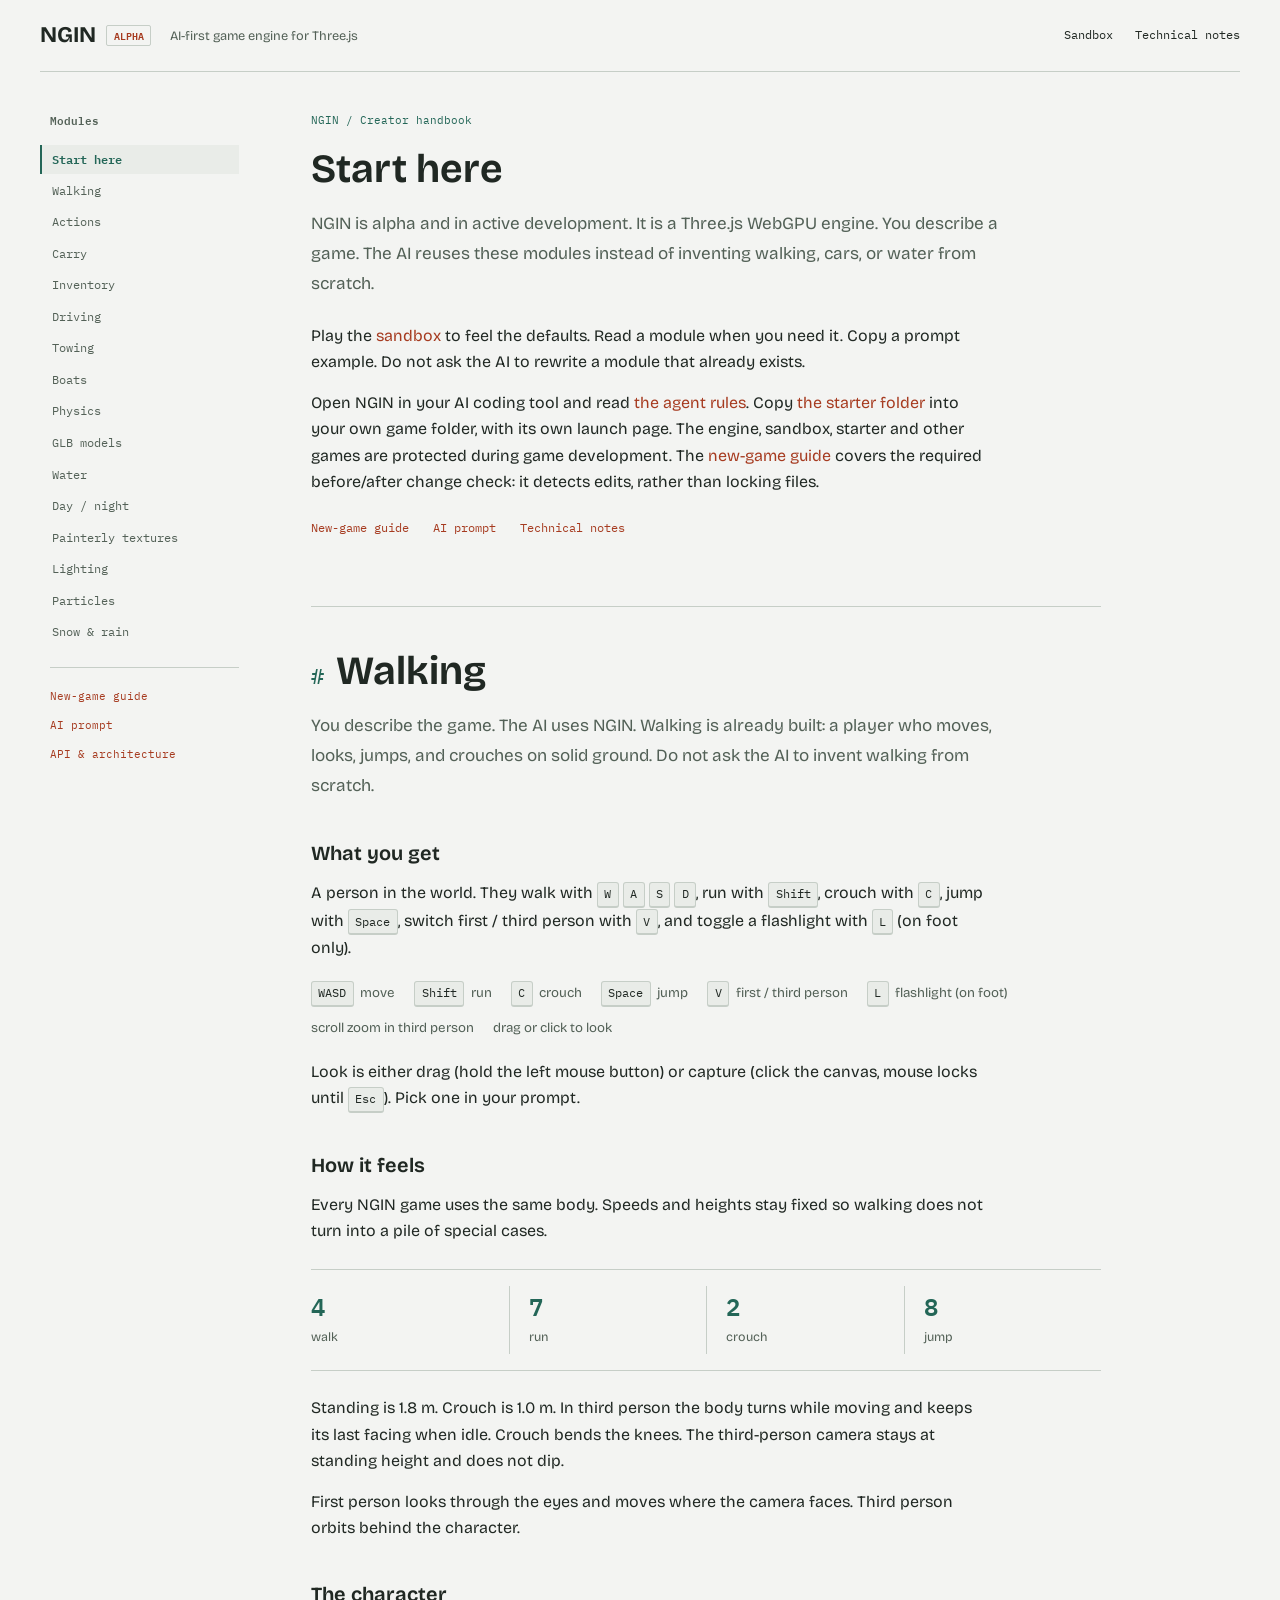
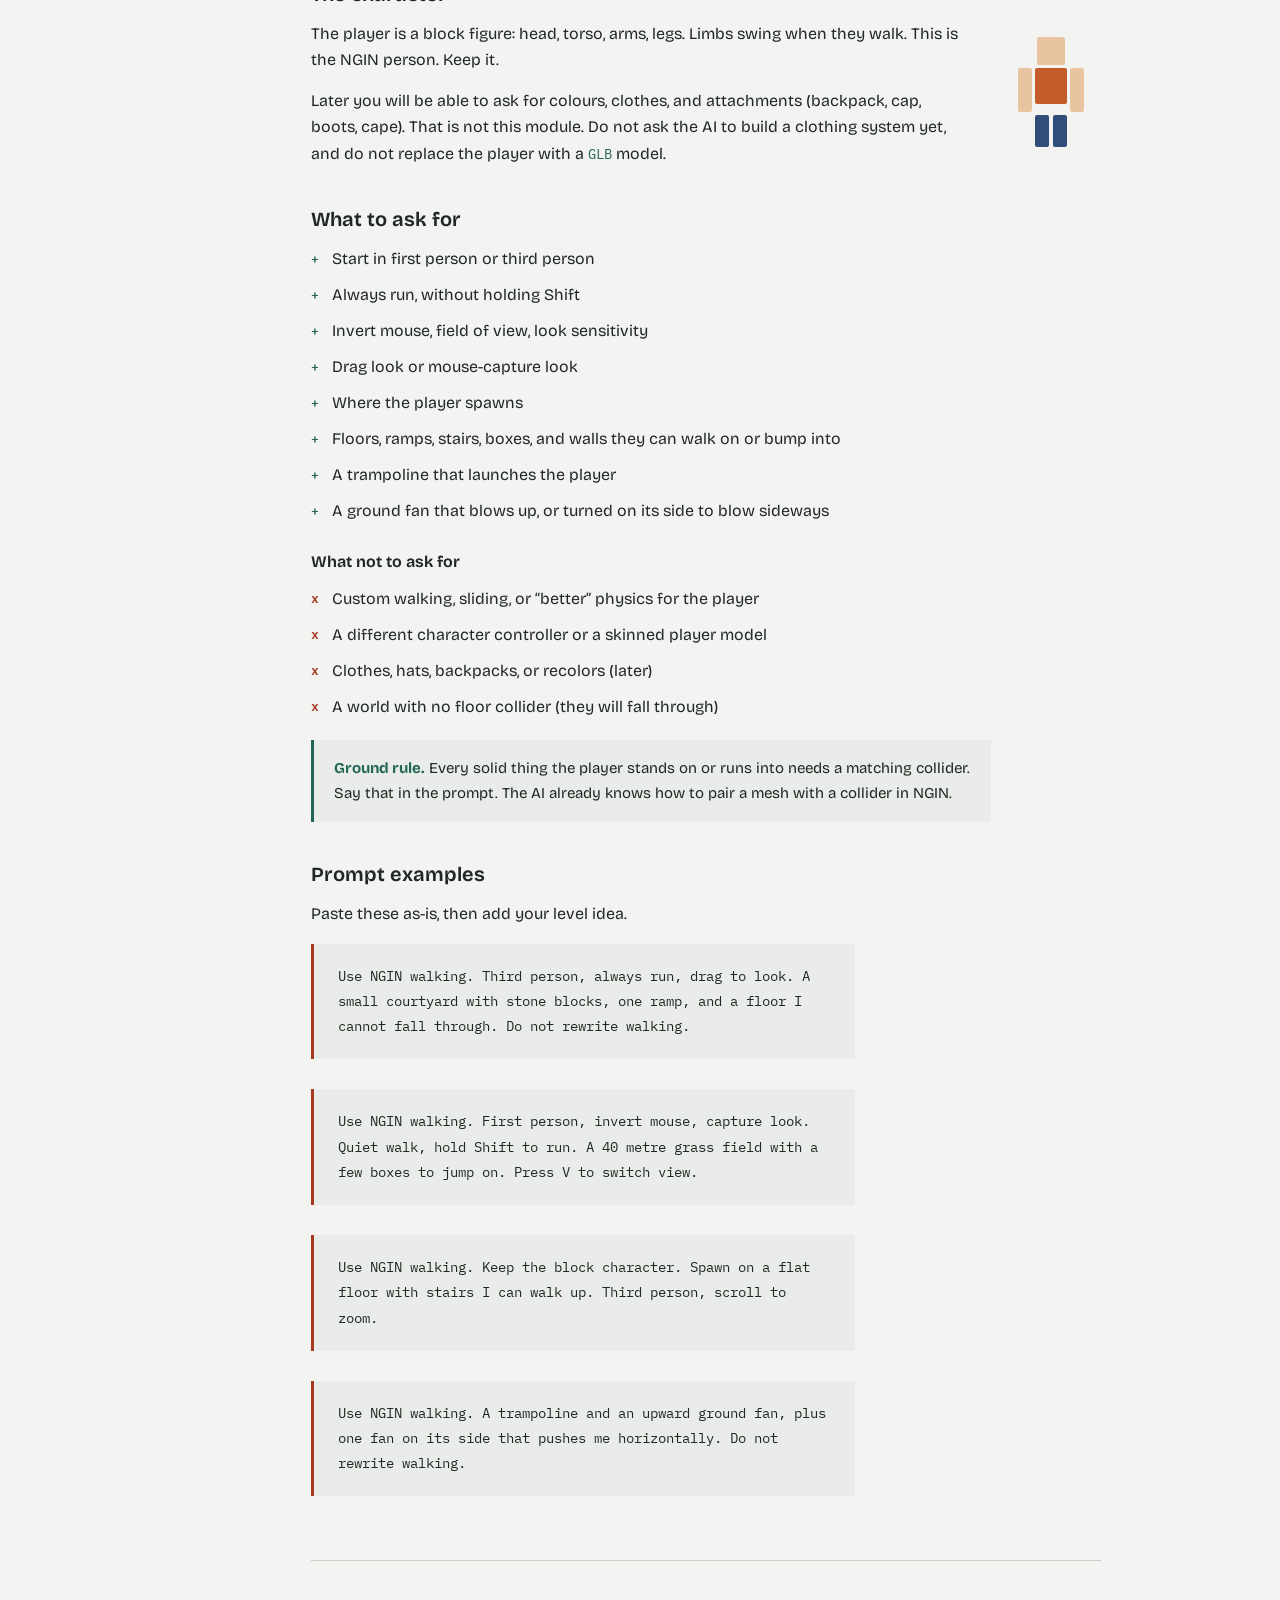
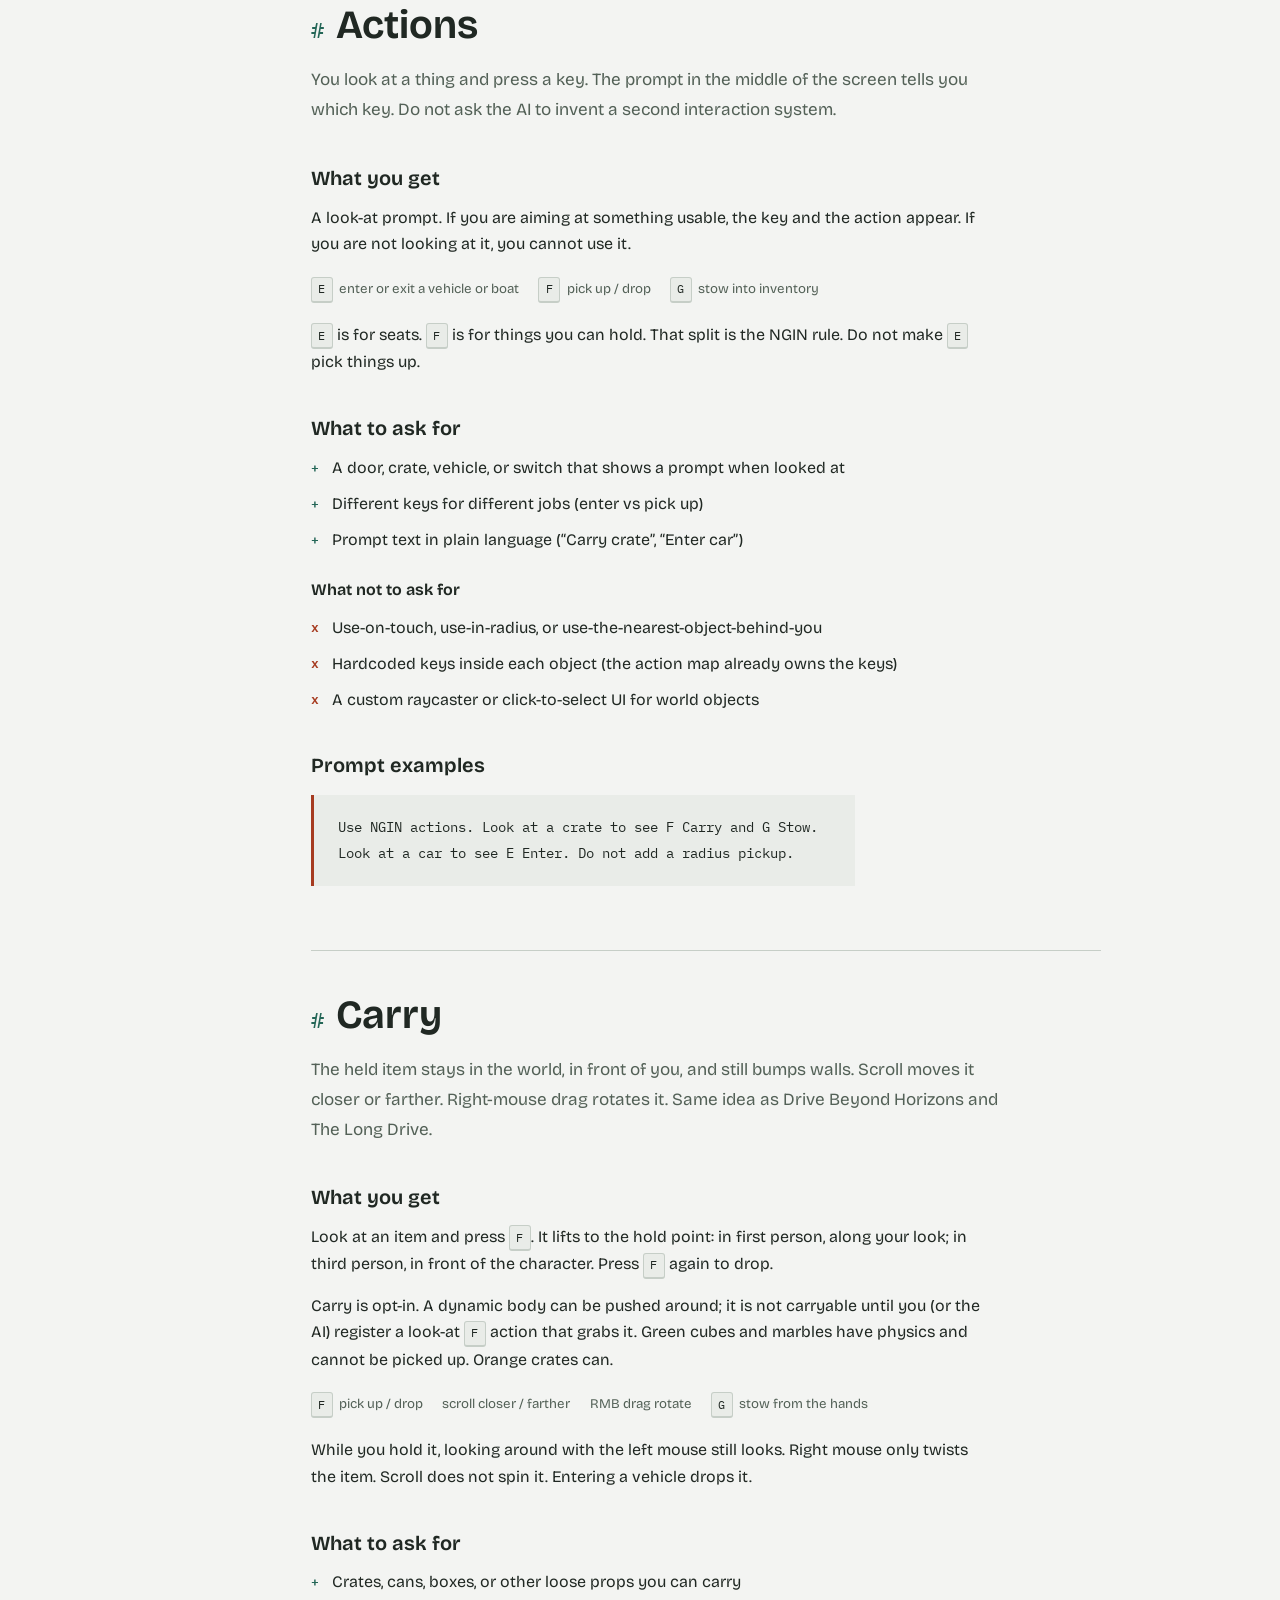
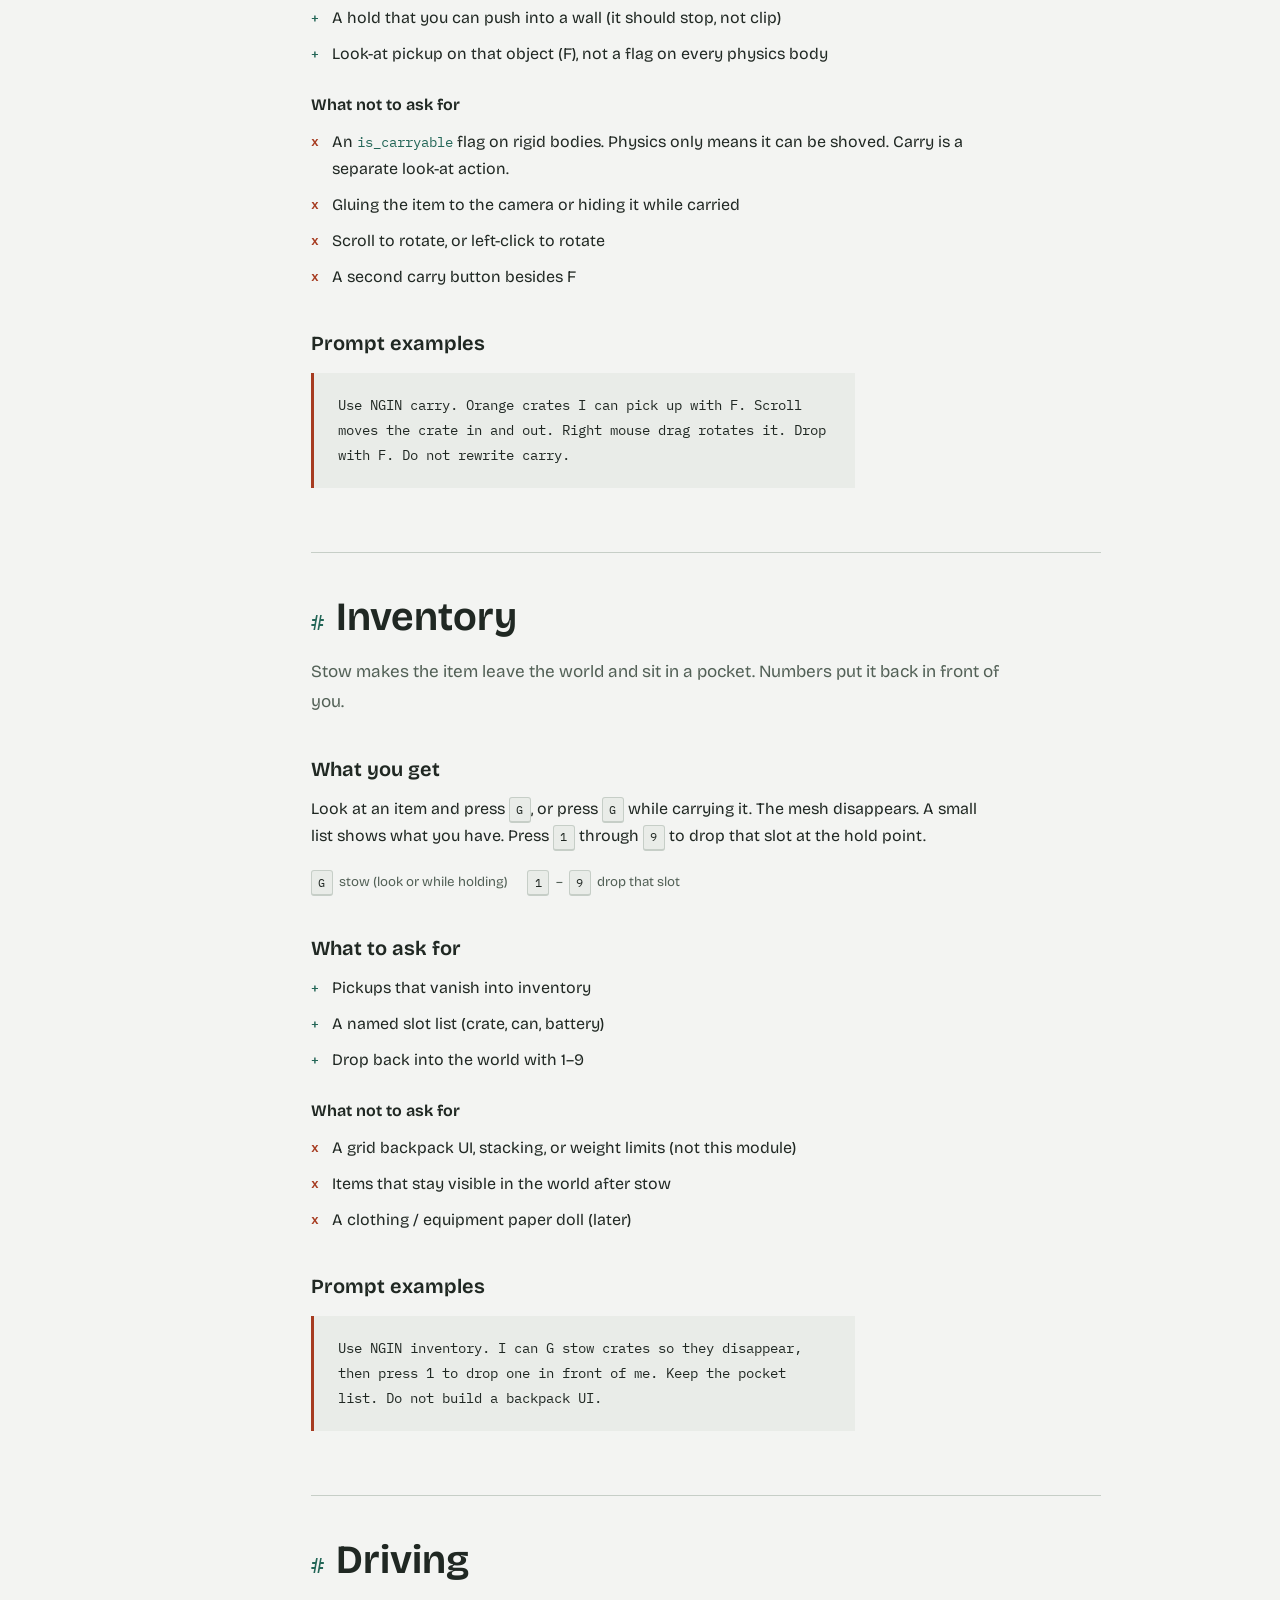
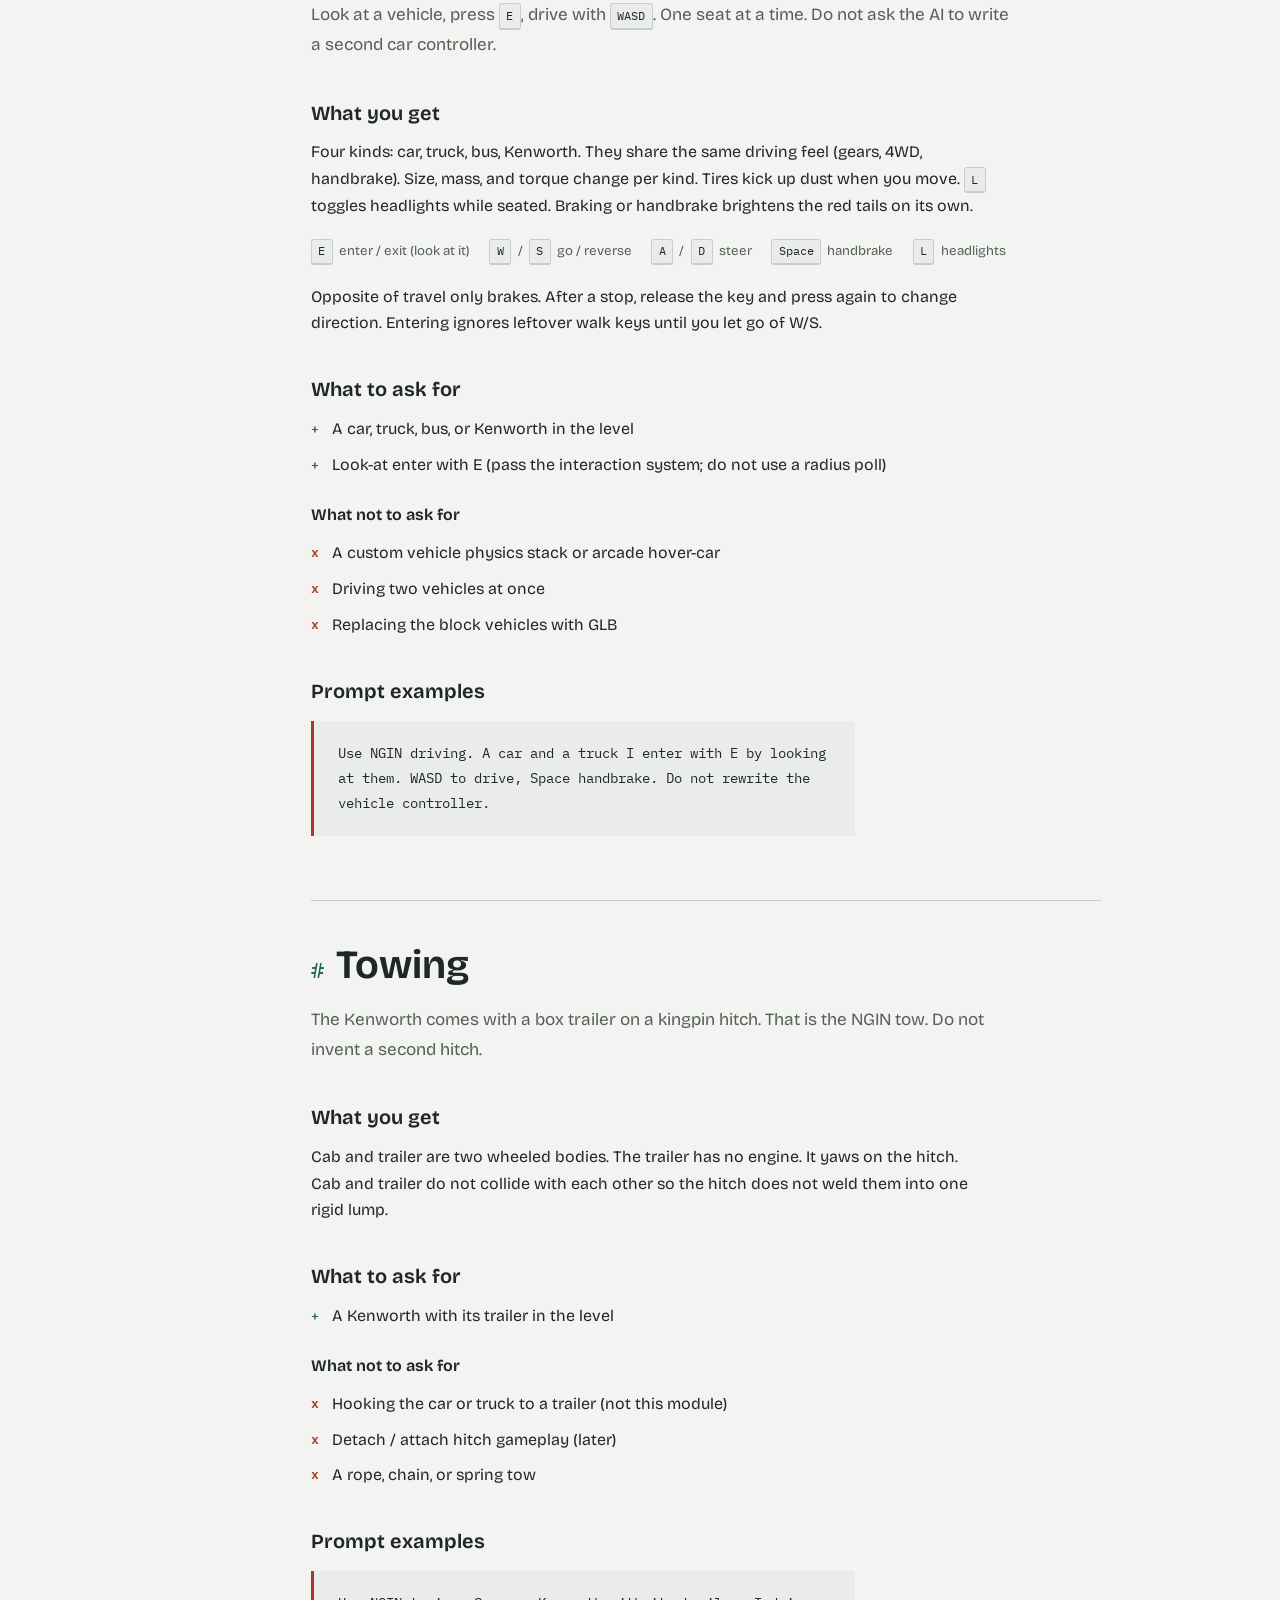
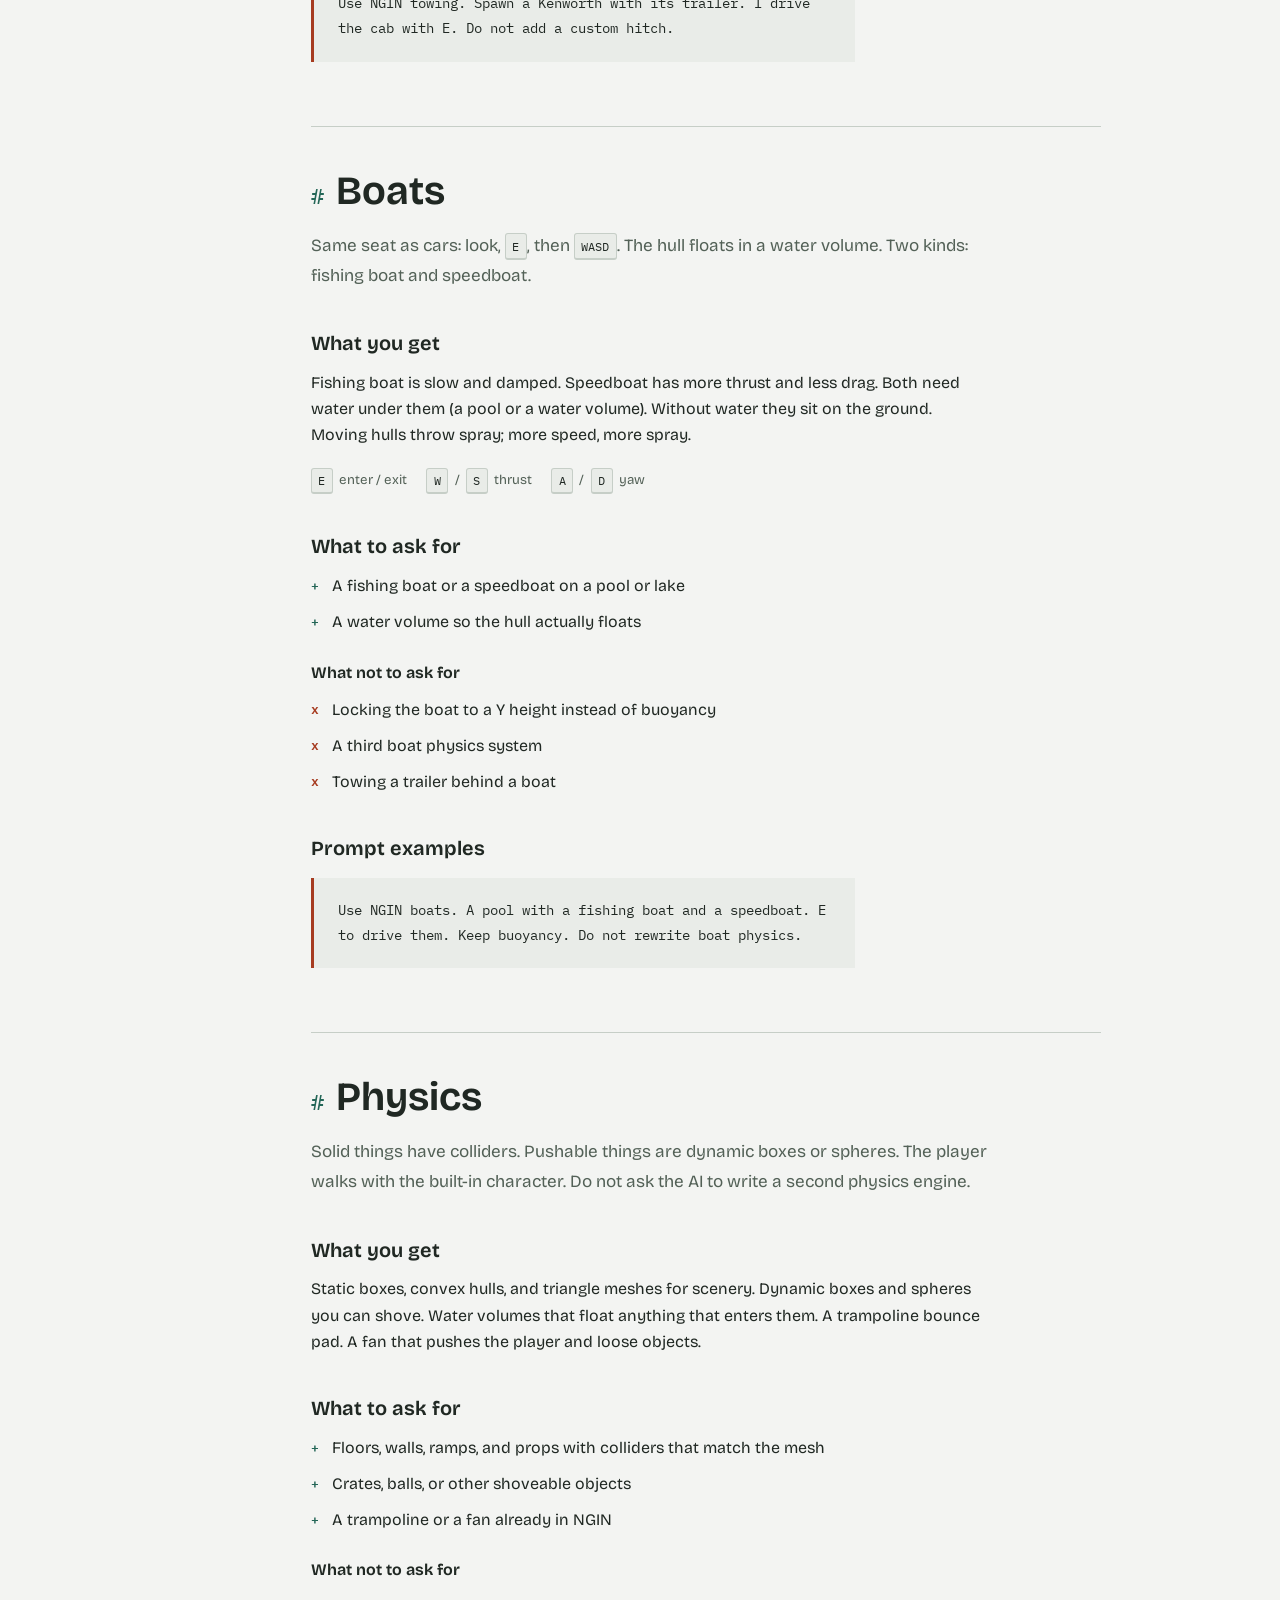
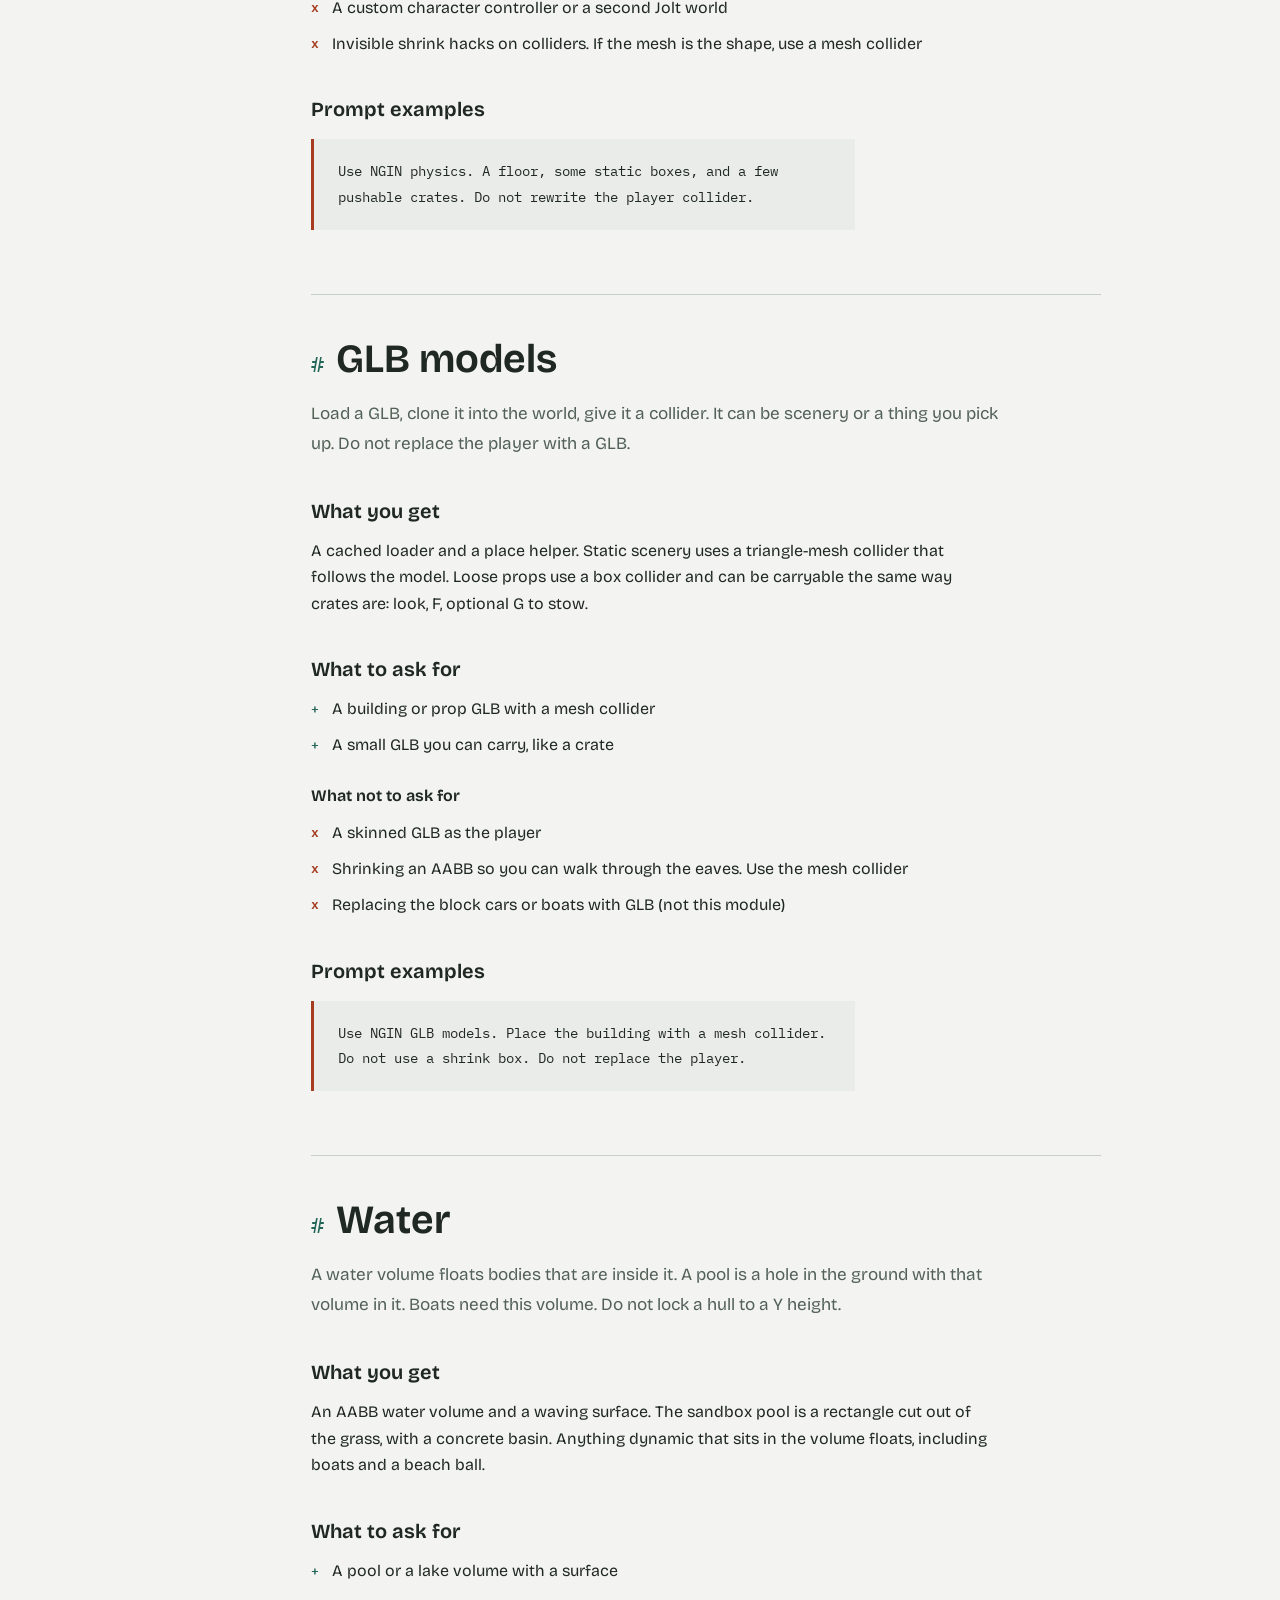
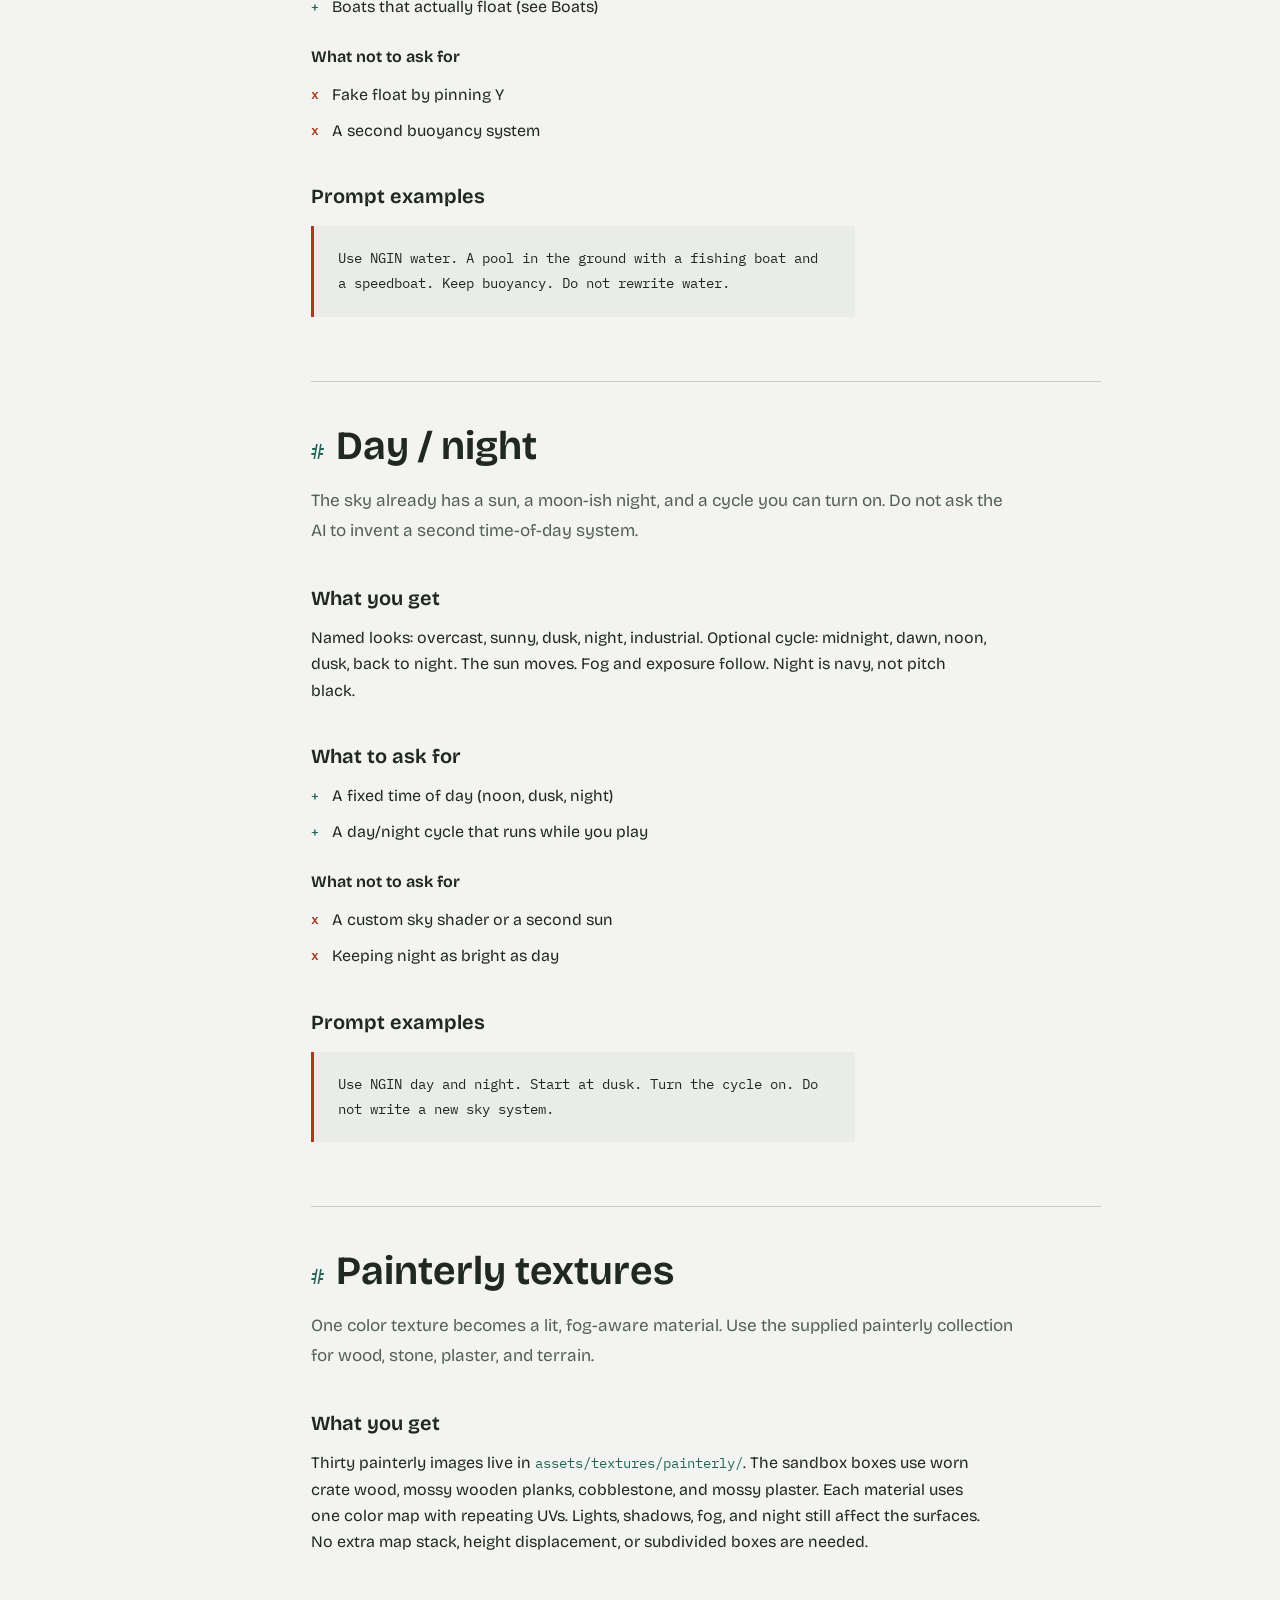
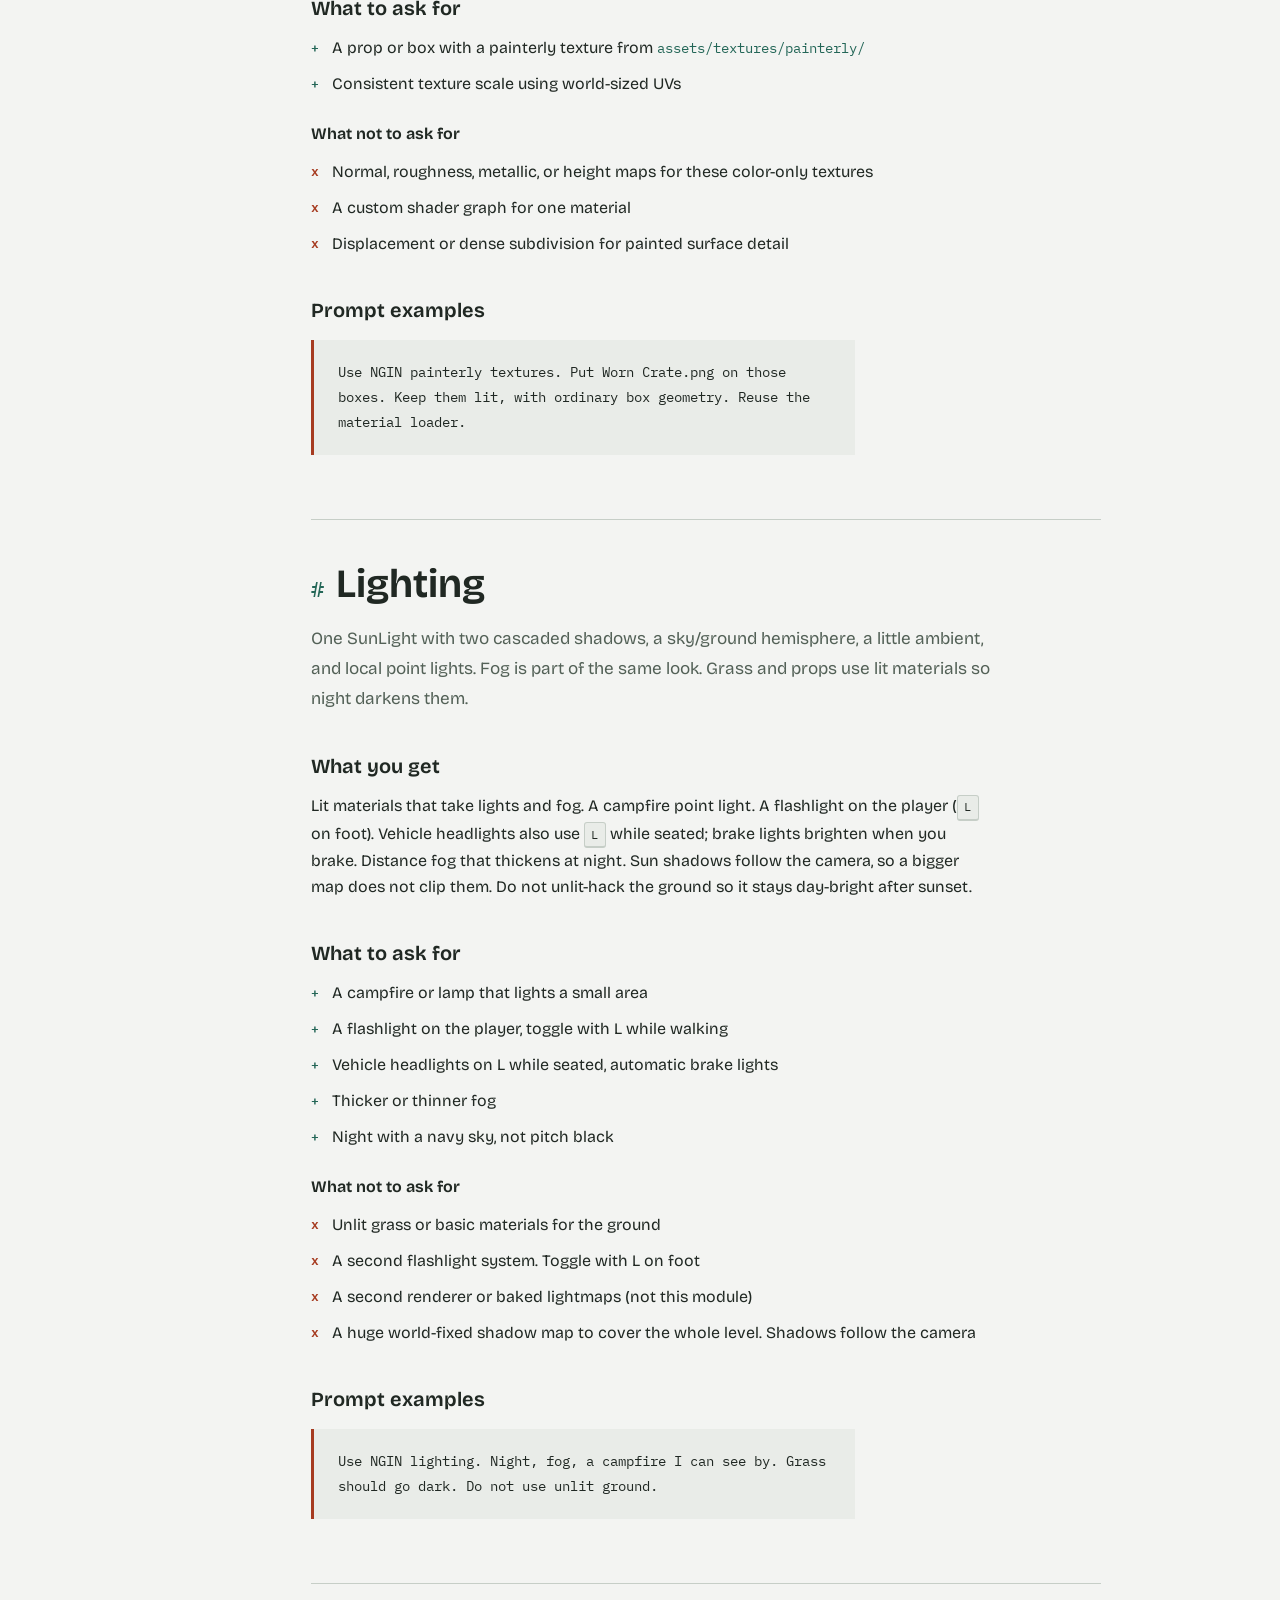
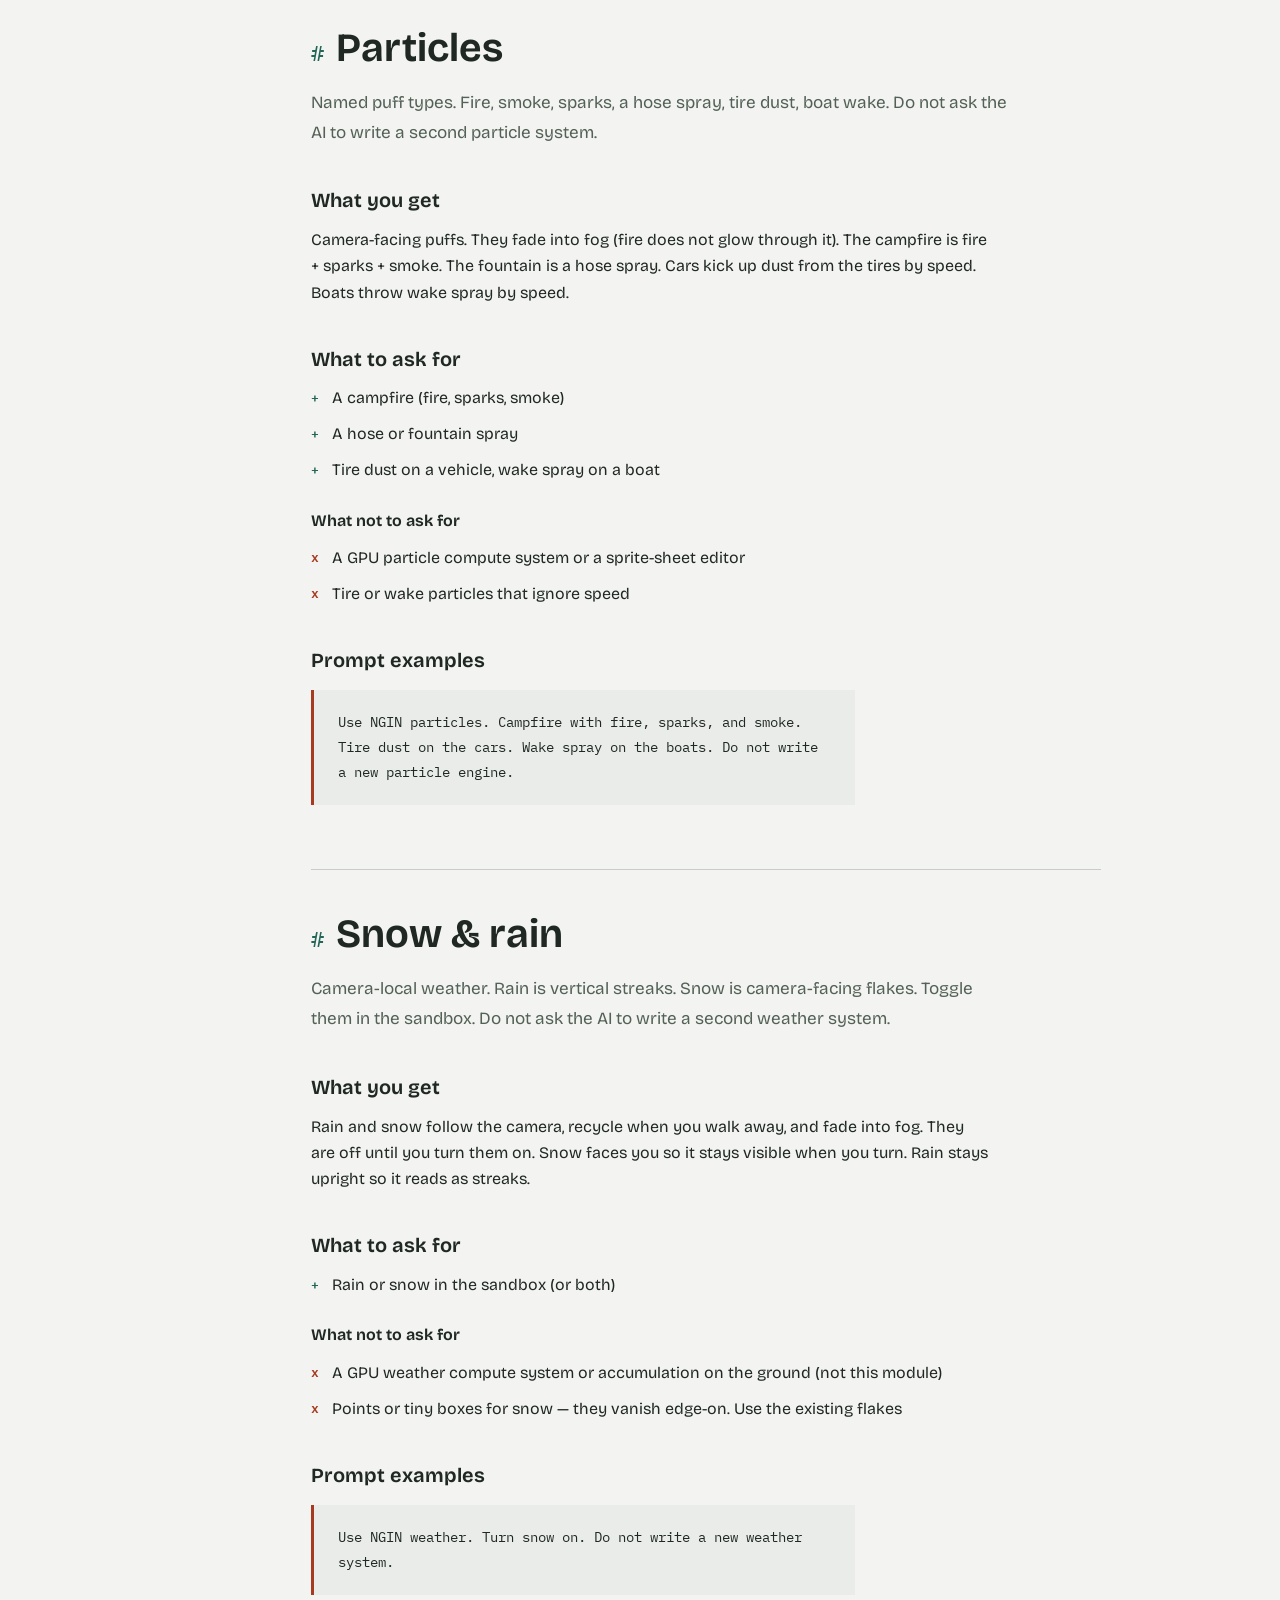
==== docs/index.html @ ce5ee255 "Initial commit" ====
<!DOCTYPE html>
<html lang="en">
<head>
  <meta charset="UTF-8" />
  <meta name="viewport" content="width=device-width, initial-scale=1.0" />
  <title>NGIN - Handbook</title>
  <meta name="description" content="NGIN creator handbook: prompt existing walking, vehicle, physics, water, and graphics modules. Technical references for AI-assisted game development." />
  <link rel="preconnect" href="https://fonts.googleapis.com" />
  <link rel="preconnect" href="https://fonts.gstatic.com" crossorigin />
  <link href="https://fonts.googleapis.com/css2?family=Bricolage+Grotesque:opsz,wght@12..96,500;12..96,650;12..96,700&family=IBM+Plex+Mono:wght@400;600&display=swap" rel="stylesheet" />
  <link rel="stylesheet" href="../public/styles/site.css" />
  <link rel="stylesheet" href="./styles.css" />
  <script type="module" src="./navigation.js"></script>
</head>
<body>
  <a class="skip-link" href="#content">Skip to handbook</a>
  <div class="wrap">
    <header class="top">
      <a class="brand" href="../index.html">
        <span class="logo">NGIN</span>
        <span class="badge">alpha</span>
        <span class="tag">AI-first game engine for Three.js</span>
      </a>
      <nav class="top-links" aria-label="Main navigation">
        <a href="../game.html">Sandbox</a>
        <a href="./README.md">Technical notes</a>
      </nav>
    </header>

    <div class="layout">
      <aside class="rail">
        <nav aria-label="Handbook modules">
        <h2>Modules</h2>
        <ul class="module-list">
          <li><a class="now" href="#start">Start here</a></li>
          <li><a class="now" href="#walking">Walking</a></li>
          <li><a class="now" href="#actions">Actions</a></li>
          <li><a class="now" href="#carry">Carry</a></li>
          <li><a class="now" href="#inventory">Inventory</a></li>
          <li><a class="now" href="#driving">Driving</a></li>
          <li><a class="now" href="#towing">Towing</a></li>
          <li><a class="now" href="#boats">Boats</a></li>
          <li><a class="now" href="#physics">Physics</a></li>
          <li><a class="now" href="#glb">GLB models</a></li>
          <li><a class="now" href="#water">Water</a></li>
          <li><a class="now" href="#daynight">Day / night</a></li>
          <li><a class="now" href="#pbr">Painterly textures</a></li>
          <li><a class="now" href="#lighting">Lighting</a></li>
          <li><a class="now" href="#particles">Particles</a></li>
          <li><a class="now" href="#weather">Snow &amp; rain</a></li>
        </ul>
        </nav>
        <div class="rail-reference">
          <a href="./new-game.md">New-game guide</a>
          <a href="./ai-prompt.md">AI prompt</a>
          <a href="./README.md">API &amp; architecture</a>
        </div>
      </aside>

      <main class="article" id="content">
        <section class="intro" id="start">
          <p class="handbook-label">NGIN / Creator handbook</p>
          <h1>Start here</h1>
          <p class="lede">
            NGIN is alpha and in active development. It is a Three.js WebGPU engine. You describe a game. The AI reuses these modules instead of inventing walking, cars, or water from scratch.
          </p>
          <p>
            Play the <a href="../game.html">sandbox</a> to feel the defaults. Read a module when you need it. Copy a prompt example. Do not ask the AI to rewrite a module that already exists.
          </p>
          <p>
            Open NGIN in your AI coding tool and read <a href="../AGENTS.md">the agent rules</a>.
            Copy <a href="../games/template/">the starter folder</a> into your own game folder,
            with its own launch page. The engine, sandbox, starter and other games are protected
            during game development. The <a href="./new-game.md">new-game guide</a> covers the
            required before/after change check: it detects edits, rather than locking files.
          </p>
          <div class="intro-references">
            <a href="./new-game.md">New-game guide</a>
            <a href="./ai-prompt.md">AI prompt</a>
            <a href="./README.md">Technical notes</a>
          </div>
        </section>

        <h1 id="walking">Walking</h1>
        <p class="lede">
          You describe the game. The AI uses NGIN. Walking is already built: a player who moves, looks, jumps, and crouches on solid ground. Do not ask the AI to invent walking from scratch.
        </p>

        <section>
          <h2>What you get</h2>
          <p>
            A person in the world. They walk with <kbd>W</kbd> <kbd>A</kbd> <kbd>S</kbd> <kbd>D</kbd>, run with <kbd>Shift</kbd>, crouch with <kbd>C</kbd>, jump with <kbd>Space</kbd>, switch first / third person with <kbd>V</kbd>, and toggle a flashlight with <kbd>L</kbd> (on foot only).
          </p>
          <div class="keys">
            <div class="key"><kbd>WASD</kbd> move</div>
            <div class="key"><kbd>Shift</kbd> run</div>
            <div class="key"><kbd>C</kbd> crouch</div>
            <div class="key"><kbd>Space</kbd> jump</div>
            <div class="key"><kbd>V</kbd> first / third person</div>
            <div class="key"><kbd>L</kbd> flashlight (on foot)</div>
            <div class="key">scroll zoom in third person</div>
            <div class="key">drag or click to look</div>
          </div>
          <p>
            Look is either drag (hold the left mouse button) or capture (click the canvas, mouse locks until <kbd>Esc</kbd>). Pick one in your prompt.
          </p>
        </section>

        <section>
          <h2>How it feels</h2>
          <p>
            Every NGIN game uses the same body. Speeds and heights stay fixed so walking does not turn into a pile of special cases.
          </p>
          <div class="feel">
            <div><b>4</b><span>walk</span></div>
            <div><b>7</b><span>run</span></div>
            <div><b>2</b><span>crouch</span></div>
            <div><b>8</b><span>jump</span></div>
          </div>
          <p>
            Standing is 1.8 m. Crouch is 1.0 m. In third person the body turns while moving and keeps its last facing when idle. Crouch bends the knees. The third-person camera stays at standing height and does not dip.
          </p>
          <p>
            First person looks through the eyes and moves where the camera faces. Third person orbits behind the character.
          </p>
        </section>

        <section>
          <h2>The character</h2>
          <div class="row">
            <div>
              <p>
                The player is a block figure: head, torso, arms, legs. Limbs swing when they walk. This is the NGIN person. Keep it.
              </p>
              <p>
                Later you will be able to ask for colours, clothes, and attachments (backpack, cap, boots, cape). That is not this module. Do not ask the AI to build a clothing system yet, and do not replace the player with a <code>GLB</code> model.
              </p>
            </div>
            <div class="r6" aria-hidden="true">
              <div class="r6-head"></div>
              <div class="r6-mid">
                <div class="r6-arm"></div>
                <div class="r6-torso"></div>
                <div class="r6-arm"></div>
              </div>
              <div class="r6-legs">
                <div class="r6-leg"></div>
                <div class="r6-leg"></div>
              </div>
            </div>
          </div>
        </section>

        <section>
          <h2>What to ask for</h2>
          <ul class="ask">
            <li>Start in first person or third person</li>
            <li>Always run, without holding Shift</li>
            <li>Invert mouse, field of view, look sensitivity</li>
            <li>Drag look or mouse-capture look</li>
            <li>Where the player spawns</li>
            <li>Floors, ramps, stairs, boxes, and walls they can walk on or bump into</li>
            <li>A trampoline that launches the player</li>
            <li>A ground fan that blows up, or turned on its side to blow sideways</li>
          </ul>
          <h3>What not to ask for</h3>
          <ul class="dont">
            <li>Custom walking, sliding, or “better” physics for the player</li>
            <li>A different character controller or a skinned player model</li>
            <li>Clothes, hats, backpacks, or recolors (later)</li>
            <li>A world with no floor collider (they will fall through)</li>
          </ul>
          <p class="note">
            <strong>Ground rule.</strong> Every solid thing the player stands on or runs into needs a matching collider. Say that in the prompt. The AI already knows how to pair a mesh with a collider in NGIN.
          </p>
        </section>

        <section>
          <h2>Prompt examples</h2>
          <p>Paste these as-is, then add your level idea.</p>
          <div class="prompts">
            <p class="prompt">Use NGIN walking. Third person, always run, drag to look. A small courtyard with stone blocks, one ramp, and a floor I cannot fall through. Do not rewrite walking.</p>
            <p class="prompt">Use NGIN walking. First person, invert mouse, capture look. Quiet walk, hold Shift to run. A 40 metre grass field with a few boxes to jump on. Press V to switch view.</p>
            <p class="prompt">Use NGIN walking. Keep the block character. Spawn on a flat floor with stairs I can walk up. Third person, scroll to zoom.</p>
            <p class="prompt">Use NGIN walking. A trampoline and an upward ground fan, plus one fan on its side that pushes me horizontally. Do not rewrite walking.</p>
          </div>
        </section>

        <h1 id="actions">Actions</h1>
        <p class="lede">
          You look at a thing and press a key. The prompt in the middle of the screen tells you which key. Do not ask the AI to invent a second interaction system.
        </p>

        <section>
          <h2>What you get</h2>
          <p>
            A look-at prompt. If you are aiming at something usable, the key and the action appear. If you are not looking at it, you cannot use it.
          </p>
          <div class="keys">
            <div class="key"><kbd>E</kbd> enter or exit a vehicle or boat</div>
            <div class="key"><kbd>F</kbd> pick up / drop</div>
            <div class="key"><kbd>G</kbd> stow into inventory</div>
          </div>
          <p>
            <kbd>E</kbd> is for seats. <kbd>F</kbd> is for things you can hold. That split is the NGIN rule. Do not make <kbd>E</kbd> pick things up.
          </p>
        </section>

        <section>
          <h2>What to ask for</h2>
          <ul class="ask">
            <li>A door, crate, vehicle, or switch that shows a prompt when looked at</li>
            <li>Different keys for different jobs (enter vs pick up)</li>
            <li>Prompt text in plain language (“Carry crate”, “Enter car”)</li>
          </ul>
          <h3>What not to ask for</h3>
          <ul class="dont">
            <li>Use-on-touch, use-in-radius, or use-the-nearest-object-behind-you</li>
            <li>Hardcoded keys inside each object (the action map already owns the keys)</li>
            <li>A custom raycaster or click-to-select UI for world objects</li>
          </ul>
        </section>

        <section>
          <h2>Prompt examples</h2>
          <div class="prompts">
            <p class="prompt">Use NGIN actions. Look at a crate to see F Carry and G Stow. Look at a car to see E Enter. Do not add a radius pickup.</p>
          </div>
        </section>

        <h1 id="carry">Carry</h1>
        <p class="lede">
          The held item stays in the world, in front of you, and still bumps walls. Scroll moves it closer or farther. Right-mouse drag rotates it. Same idea as Drive Beyond Horizons and The Long Drive.
        </p>

        <section>
          <h2>What you get</h2>
          <p>
            Look at an item and press <kbd>F</kbd>. It lifts to the hold point: in first person, along your look; in third person, in front of the character. Press <kbd>F</kbd> again to drop.
          </p>
          <p>
            Carry is opt-in. A dynamic body can be pushed around; it is not carryable until you (or the AI) register a look-at <kbd>F</kbd> action that grabs it. Green cubes and marbles have physics and cannot be picked up. Orange crates can.
          </p>
          <div class="keys">
            <div class="key"><kbd>F</kbd> pick up / drop</div>
            <div class="key">scroll closer / farther</div>
            <div class="key">RMB drag rotate</div>
            <div class="key"><kbd>G</kbd> stow from the hands</div>
          </div>
          <p>
            While you hold it, looking around with the left mouse still looks. Right mouse only twists the item. Scroll does not spin it. Entering a vehicle drops it.
          </p>
        </section>

        <section>
          <h2>What to ask for</h2>
          <ul class="ask">
            <li>Crates, cans, boxes, or other loose props you can carry</li>
            <li>A hold that you can push into a wall (it should stop, not clip)</li>
            <li>Look-at pickup on that object (F), not a flag on every physics body</li>
          </ul>
          <h3>What not to ask for</h3>
          <ul class="dont">
            <li>An <code>is_carryable</code> flag on rigid bodies. Physics only means it can be shoved. Carry is a separate look-at action.</li>
            <li>Gluing the item to the camera or hiding it while carried</li>
            <li>Scroll to rotate, or left-click to rotate</li>
            <li>A second carry button besides F</li>
          </ul>
        </section>

        <section>
          <h2>Prompt examples</h2>
          <div class="prompts">
            <p class="prompt">Use NGIN carry. Orange crates I can pick up with F. Scroll moves the crate in and out. Right mouse drag rotates it. Drop with F. Do not rewrite carry.</p>
          </div>
        </section>

        <h1 id="inventory">Inventory</h1>
        <p class="lede">
          Stow makes the item leave the world and sit in a pocket. Numbers put it back in front of you.
        </p>

        <section>
          <h2>What you get</h2>
          <p>
            Look at an item and press <kbd>G</kbd>, or press <kbd>G</kbd> while carrying it. The mesh disappears. A small list shows what you have. Press <kbd>1</kbd> through <kbd>9</kbd> to drop that slot at the hold point.
          </p>
          <div class="keys">
            <div class="key"><kbd>G</kbd> stow (look or while holding)</div>
            <div class="key"><kbd>1</kbd>–<kbd>9</kbd> drop that slot</div>
          </div>
        </section>

        <section>
          <h2>What to ask for</h2>
          <ul class="ask">
            <li>Pickups that vanish into inventory</li>
            <li>A named slot list (crate, can, battery)</li>
            <li>Drop back into the world with 1–9</li>
          </ul>
          <h3>What not to ask for</h3>
          <ul class="dont">
            <li>A grid backpack UI, stacking, or weight limits (not this module)</li>
            <li>Items that stay visible in the world after stow</li>
            <li>A clothing / equipment paper doll (later)</li>
          </ul>
        </section>

        <section>
          <h2>Prompt examples</h2>
          <div class="prompts">
            <p class="prompt">Use NGIN inventory. I can G stow crates so they disappear, then press 1 to drop one in front of me. Keep the pocket list. Do not build a backpack UI.</p>
          </div>
        </section>

        <h1 id="driving">Driving</h1>
        <p class="lede">
          Look at a vehicle, press <kbd>E</kbd>, drive with <kbd>WASD</kbd>. One seat at a time. Do not ask the AI to write a second car controller.
        </p>

        <section>
          <h2>What you get</h2>
          <p>
            Four kinds: car, truck, bus, Kenworth. They share the same driving feel (gears, 4WD, handbrake). Size, mass, and torque change per kind. Tires kick up dust when you move. <kbd>L</kbd> toggles headlights while seated. Braking or handbrake brightens the red tails on its own.
          </p>
          <div class="keys">
            <div class="key"><kbd>E</kbd> enter / exit (look at it)</div>
            <div class="key"><kbd>W</kbd> / <kbd>S</kbd> go / reverse</div>
            <div class="key"><kbd>A</kbd> / <kbd>D</kbd> steer</div>
            <div class="key"><kbd>Space</kbd> handbrake</div>
            <div class="key"><kbd>L</kbd> headlights</div>
          </div>
          <p>
            Opposite of travel only brakes. After a stop, release the key and press again to change direction. Entering ignores leftover walk keys until you let go of W/S.
          </p>
        </section>

        <section>
          <h2>What to ask for</h2>
          <ul class="ask">
            <li>A car, truck, bus, or Kenworth in the level</li>
            <li>Look-at enter with E (pass the interaction system; do not use a radius poll)</li>
          </ul>
          <h3>What not to ask for</h3>
          <ul class="dont">
            <li>A custom vehicle physics stack or arcade hover-car</li>
            <li>Driving two vehicles at once</li>
            <li>Replacing the block vehicles with GLB</li>
          </ul>
        </section>

        <section>
          <h2>Prompt examples</h2>
          <div class="prompts">
            <p class="prompt">Use NGIN driving. A car and a truck I enter with E by looking at them. WASD to drive, Space handbrake. Do not rewrite the vehicle controller.</p>
          </div>
        </section>

        <h1 id="towing">Towing</h1>
        <p class="lede">
          The Kenworth comes with a box trailer on a kingpin hitch. That is the NGIN tow. Do not invent a second hitch.
        </p>

        <section>
          <h2>What you get</h2>
          <p>
            Cab and trailer are two wheeled bodies. The trailer has no engine. It yaws on the hitch. Cab and trailer do not collide with each other so the hitch does not weld them into one rigid lump.
          </p>
        </section>

        <section>
          <h2>What to ask for</h2>
          <ul class="ask">
            <li>A Kenworth with its trailer in the level</li>
          </ul>
          <h3>What not to ask for</h3>
          <ul class="dont">
            <li>Hooking the car or truck to a trailer (not this module)</li>
            <li>Detach / attach hitch gameplay (later)</li>
            <li>A rope, chain, or spring tow</li>
          </ul>
        </section>

        <section>
          <h2>Prompt examples</h2>
          <div class="prompts">
            <p class="prompt">Use NGIN towing. Spawn a Kenworth with its trailer. I drive the cab with E. Do not add a custom hitch.</p>
          </div>
        </section>

        <h1 id="boats">Boats</h1>
        <p class="lede">
          Same seat as cars: look, <kbd>E</kbd>, then <kbd>WASD</kbd>. The hull floats in a water volume. Two kinds: fishing boat and speedboat.
        </p>

        <section>
          <h2>What you get</h2>
          <p>
            Fishing boat is slow and damped. Speedboat has more thrust and less drag. Both need water under them (a pool or a water volume). Without water they sit on the ground. Moving hulls throw spray; more speed, more spray.
          </p>
          <div class="keys">
            <div class="key"><kbd>E</kbd> enter / exit</div>
            <div class="key"><kbd>W</kbd> / <kbd>S</kbd> thrust</div>
            <div class="key"><kbd>A</kbd> / <kbd>D</kbd> yaw</div>
          </div>
        </section>

        <section>
          <h2>What to ask for</h2>
          <ul class="ask">
            <li>A fishing boat or a speedboat on a pool or lake</li>
            <li>A water volume so the hull actually floats</li>
          </ul>
          <h3>What not to ask for</h3>
          <ul class="dont">
            <li>Locking the boat to a Y height instead of buoyancy</li>
            <li>A third boat physics system</li>
            <li>Towing a trailer behind a boat</li>
          </ul>
        </section>

        <section>
          <h2>Prompt examples</h2>
          <div class="prompts">
            <p class="prompt">Use NGIN boats. A pool with a fishing boat and a speedboat. E to drive them. Keep buoyancy. Do not rewrite boat physics.</p>
          </div>
        </section>

        <h1 id="physics">Physics</h1>
        <p class="lede">
          Solid things have colliders. Pushable things are dynamic boxes or spheres. The player walks with the built-in character. Do not ask the AI to write a second physics engine.
        </p>

        <section>
          <h2>What you get</h2>
          <p>
            Static boxes, convex hulls, and triangle meshes for scenery. Dynamic boxes and spheres you can shove. Water volumes that float anything that enters them. A trampoline bounce pad. A fan that pushes the player and loose objects.
          </p>
        </section>

        <section>
          <h2>What to ask for</h2>
          <ul class="ask">
            <li>Floors, walls, ramps, and props with colliders that match the mesh</li>
            <li>Crates, balls, or other shoveable objects</li>
            <li>A trampoline or a fan already in NGIN</li>
          </ul>
          <h3>What not to ask for</h3>
          <ul class="dont">
            <li>A custom character controller or a second Jolt world</li>
            <li>Invisible shrink hacks on colliders. If the mesh is the shape, use a mesh collider</li>
          </ul>
        </section>

        <section>
          <h2>Prompt examples</h2>
          <div class="prompts">
            <p class="prompt">Use NGIN physics. A floor, some static boxes, and a few pushable crates. Do not rewrite the player collider.</p>
          </div>
        </section>

        <h1 id="glb">GLB models</h1>
        <p class="lede">
          Load a GLB, clone it into the world, give it a collider. It can be scenery or a thing you pick up. Do not replace the player with a GLB.
        </p>

        <section>
          <h2>What you get</h2>
          <p>
            A cached loader and a place helper. Static scenery uses a triangle-mesh collider that follows the model. Loose props use a box collider and can be carryable the same way crates are: look, F, optional G to stow.
          </p>
        </section>

        <section>
          <h2>What to ask for</h2>
          <ul class="ask">
            <li>A building or prop GLB with a mesh collider</li>
            <li>A small GLB you can carry, like a crate</li>
          </ul>
          <h3>What not to ask for</h3>
          <ul class="dont">
            <li>A skinned GLB as the player</li>
            <li>Shrinking an AABB so you can walk through the eaves. Use the mesh collider</li>
            <li>Replacing the block cars or boats with GLB (not this module)</li>
          </ul>
        </section>

        <section>
          <h2>Prompt examples</h2>
          <div class="prompts">
            <p class="prompt">Use NGIN GLB models. Place the building with a mesh collider. Do not use a shrink box. Do not replace the player.</p>
          </div>
        </section>

        <h1 id="water">Water</h1>
        <p class="lede">
          A water volume floats bodies that are inside it. A pool is a hole in the ground with that volume in it. Boats need this volume. Do not lock a hull to a Y height.
        </p>

        <section>
          <h2>What you get</h2>
          <p>
            An AABB water volume and a waving surface. The sandbox pool is a rectangle cut out of the grass, with a concrete basin. Anything dynamic that sits in the volume floats, including boats and a beach ball.
          </p>
        </section>

        <section>
          <h2>What to ask for</h2>
          <ul class="ask">
            <li>A pool or a lake volume with a surface</li>
            <li>Boats that actually float (see Boats)</li>
          </ul>
          <h3>What not to ask for</h3>
          <ul class="dont">
            <li>Fake float by pinning Y</li>
            <li>A second buoyancy system</li>
          </ul>
        </section>

        <section>
          <h2>Prompt examples</h2>
          <div class="prompts">
            <p class="prompt">Use NGIN water. A pool in the ground with a fishing boat and a speedboat. Keep buoyancy. Do not rewrite water.</p>
          </div>
        </section>

        <h1 id="daynight">Day / night</h1>
        <p class="lede">
          The sky already has a sun, a moon-ish night, and a cycle you can turn on. Do not ask the AI to invent a second time-of-day system.
        </p>

        <section>
          <h2>What you get</h2>
          <p>
            Named looks: overcast, sunny, dusk, night, industrial. Optional cycle: midnight, dawn, noon, dusk, back to night. The sun moves. Fog and exposure follow. Night is navy, not pitch black.
          </p>
        </section>

        <section>
          <h2>What to ask for</h2>
          <ul class="ask">
            <li>A fixed time of day (noon, dusk, night)</li>
            <li>A day/night cycle that runs while you play</li>
          </ul>
          <h3>What not to ask for</h3>
          <ul class="dont">
            <li>A custom sky shader or a second sun</li>
            <li>Keeping night as bright as day</li>
          </ul>
        </section>

        <section>
          <h2>Prompt examples</h2>
          <div class="prompts">
            <p class="prompt">Use NGIN day and night. Start at dusk. Turn the cycle on. Do not write a new sky system.</p>
          </div>
        </section>

        <h1 id="pbr">Painterly textures</h1>
        <p class="lede">
          One color texture becomes a lit, fog-aware material. Use the supplied painterly collection for wood, stone, plaster, and terrain.
        </p>

        <section>
          <h2>What you get</h2>
          <p>
            Thirty painterly images live in <span class="path">assets/textures/painterly/</span>. The sandbox boxes use worn crate wood, mossy wooden planks, cobblestone, and mossy plaster. Each material uses one color map with repeating UVs. Lights, shadows, fog, and night still affect the surfaces. No extra map stack, height displacement, or subdivided boxes are needed.
          </p>
        </section>

        <section>
          <h2>What to ask for</h2>
          <ul class="ask">
            <li>A prop or box with a painterly texture from <span class="path">assets/textures/painterly/</span></li>
            <li>Consistent texture scale using world-sized UVs</li>
          </ul>
          <h3>What not to ask for</h3>
          <ul class="dont">
            <li>Normal, roughness, metallic, or height maps for these color-only textures</li>
            <li>A custom shader graph for one material</li>
            <li>Displacement or dense subdivision for painted surface detail</li>
          </ul>
        </section>

        <section>
          <h2>Prompt examples</h2>
          <div class="prompts">
            <p class="prompt">Use NGIN painterly textures. Put Worn Crate.png on those boxes. Keep them lit, with ordinary box geometry. Reuse the material loader.</p>
          </div>
        </section>

        <h1 id="lighting">Lighting</h1>
        <p class="lede">
          One SunLight with two cascaded shadows, a sky/ground hemisphere, a little ambient, and local point lights. Fog is part of the same look. Grass and props use lit materials so night darkens them.
        </p>

        <section>
          <h2>What you get</h2>
          <p>
            Lit materials that take lights and fog. A campfire point light. A flashlight on the player (<kbd>L</kbd> on foot). Vehicle headlights also use <kbd>L</kbd> while seated; brake lights brighten when you brake. Distance fog that thickens at night. Sun shadows follow the camera, so a bigger map does not clip them. Do not unlit-hack the ground so it stays day-bright after sunset.
          </p>
        </section>

        <section>
          <h2>What to ask for</h2>
          <ul class="ask">
            <li>A campfire or lamp that lights a small area</li>
            <li>A flashlight on the player, toggle with L while walking</li>
            <li>Vehicle headlights on L while seated, automatic brake lights</li>
            <li>Thicker or thinner fog</li>
            <li>Night with a navy sky, not pitch black</li>
          </ul>
          <h3>What not to ask for</h3>
          <ul class="dont">
            <li>Unlit grass or basic materials for the ground</li>
            <li>A second flashlight system. Toggle with L on foot</li>
            <li>A second renderer or baked lightmaps (not this module)</li>
            <li>A huge world-fixed shadow map to cover the whole level. Shadows follow the camera</li>
          </ul>
        </section>

        <section>
          <h2>Prompt examples</h2>
          <div class="prompts">
            <p class="prompt">Use NGIN lighting. Night, fog, a campfire I can see by. Grass should go dark. Do not use unlit ground.</p>
          </div>
        </section>

        <h1 id="particles">Particles</h1>
        <p class="lede">
          Named puff types. Fire, smoke, sparks, a hose spray, tire dust, boat wake. Do not ask the AI to write a second particle system.
        </p>

        <section>
          <h2>What you get</h2>
          <p>
            Camera-facing puffs. They fade into fog (fire does not glow through it). The campfire is fire + sparks + smoke. The fountain is a hose spray. Cars kick up dust from the tires by speed. Boats throw wake spray by speed.
          </p>
        </section>

        <section>
          <h2>What to ask for</h2>
          <ul class="ask">
            <li>A campfire (fire, sparks, smoke)</li>
            <li>A hose or fountain spray</li>
            <li>Tire dust on a vehicle, wake spray on a boat</li>
          </ul>
          <h3>What not to ask for</h3>
          <ul class="dont">
            <li>A GPU particle compute system or a sprite-sheet editor</li>
            <li>Tire or wake particles that ignore speed</li>
          </ul>
        </section>

        <section>
          <h2>Prompt examples</h2>
          <div class="prompts">
            <p class="prompt">Use NGIN particles. Campfire with fire, sparks, and smoke. Tire dust on the cars. Wake spray on the boats. Do not write a new particle engine.</p>
          </div>
        </section>

        <h1 id="weather">Snow &amp; rain</h1>
        <p class="lede">
          Camera-local weather. Rain is vertical streaks. Snow is camera-facing flakes. Toggle them in the sandbox. Do not ask the AI to write a second weather system.
        </p>

        <section>
          <h2>What you get</h2>
          <p>
            Rain and snow follow the camera, recycle when you walk away, and fade into fog. They are off until you turn them on. Snow faces you so it stays visible when you turn. Rain stays upright so it reads as streaks.
          </p>
        </section>

        <section>
          <h2>What to ask for</h2>
          <ul class="ask">
            <li>Rain or snow in the sandbox (or both)</li>
          </ul>
          <h3>What not to ask for</h3>
          <ul class="dont">
            <li>A GPU weather compute system or accumulation on the ground (not this module)</li>
            <li>Points or tiny boxes for snow — they vanish edge-on. Use the existing flakes</li>
          </ul>
        </section>

        <section>
          <h2>Prompt examples</h2>
          <div class="prompts">
            <p class="prompt">Use NGIN weather. Turn snow on. Do not write a new weather system.</p>
          </div>
        </section>

        <p class="foot">
          Try it in the <a href="../game.html">sandbox</a>.
          Walking APIs: <span class="path">docs/walking-module.md</span>.
          Actions / carry / inventory APIs: <span class="path">docs/interaction-module.md</span>.
          Vehicles / towing: <span class="path">docs/vehicle-module.md</span>.
          GLB: <span class="path">docs/glb-module.md</span>.
          Textures: <span class="path">docs/pbr-module.md</span>.
          Water / boats: <span class="path">docs/water-module.md</span>.
          Lighting / day-night / particles / weather: <span class="path">docs/effects-module.md</span>.
        </p>
      </main>
    </div>
  </div>
</body>
</html>
---- public/styles/site.css ----
:root {
  color-scheme: light dark;
  --paper: #f3f4f2;
  --panel: #e9ece8;
  --panel-2: #dfe4df;
  --ink: #202823;
  --text: var(--ink);
  --muted: #536157;
  --faint: #627066;
  --line: #c6cec7;
  --accent: #a63b20;
  --accent-dim: #a63b200c;
  --accent-ink: #fff5ef;
  --technical: #236657;
  --sans: "Bricolage Grotesque", "Trebuchet MS", sans-serif;
  --mono: "IBM Plex Mono", Consolas, monospace;
  --radius: 4px;
  --max: 1200px;
}
@media (prefers-color-scheme: dark) {
  :root {
    --paper: #171b19;
    --panel: #202622;
    --panel-2: #2b332d;
    --ink: #edf0e9;
    --muted: #a8b4ab;
    --faint: #9ba99f;
    --line: #39443c;
    --accent: #f09c7c;
    --accent-dim: #f09c7c0c;
    --accent-ink: #271810;
    --technical: #99cbb7;
  }
}
* { box-sizing: border-box; }
body, h1, h2, h3, p, ul, ol, dl, dd, pre { margin: 0; }
html { scroll-behavior: smooth; scroll-padding-top: 2rem; }
body {
  min-height: 100dvh;
  background: var(--paper);
  color: var(--ink);
  font: 16px/1.65 var(--sans);
  font-optical-sizing: auto;
  letter-spacing: 0;
}
a { color: var(--accent); text-decoration: none; text-underline-offset: 4px; }
a:hover { text-decoration: underline; }
a:focus-visible, summary:focus-visible { outline: 2px solid var(--accent); outline-offset: 5px; }
img { display: block; max-width: 100%; height: auto; }
code, pre, kbd, .path { font-family: var(--mono); font-size: 0.85em; }
code, .path { overflow-wrap: anywhere; }
pre { overflow-x: auto; }
pre code { font-size: inherit; overflow-wrap: normal; }
.wrap { width: min(var(--max), calc(100% - 4rem)); margin-inline: auto; }
.brand { display: inline-flex; align-items: center; gap: 0.65rem; color: var(--ink); }
.brand:hover { text-decoration: none; }
.wordmark, .logo { font-size: 1.4rem; font-weight: 700; }
.badge { padding: 0.08rem 0.4rem; color: var(--accent); border: 1px solid var(--line); border-radius: 2px; font: 600 0.65rem/1.6 var(--mono); text-transform: uppercase; }
.skip-link { position: fixed; top: 0.5rem; left: 0.5rem; z-index: 3; padding: 0.7rem 1rem; background: var(--paper); transform: translateY(-160%); }
.skip-link:focus { transform: translateY(0); }
.btn { display: inline-flex; align-items: center; justify-content: center; min-height: 46px; padding: 0.65rem 1.15rem; border: 1px solid transparent; border-radius: var(--radius); font: 600 0.8rem/1.5 var(--mono); white-space: nowrap; }
.btn:hover { text-decoration: none; }
.btn-solid { color: #221b15; background: #f3a180; }
.btn-solid:hover { background: #ffb497; }
.btn-ghost { color: #f2f4eb; border-color: #859486; background: #17201999; }
.btn-ghost:hover { background: #172019; }
.prompt { padding: 1.25rem 1.5rem; border-left: 3px solid var(--accent); background: var(--panel); color: var(--ink); font: 0.85rem/1.85 var(--mono); overflow-wrap: anywhere; }
.foot { padding-block: 1.5rem 2rem; border-top: 1px solid var(--line); color: var(--muted); font: 0.72rem/1.8 var(--mono); }
@media (max-width: 640px) {
  .wrap { width: calc(100% - 2rem); }
  .prompt { padding: 1rem; }
}
@media (prefers-reduced-motion: reduce) { html { scroll-behavior: auto; } }
---- docs/styles.css ----
.top {
    display: flex;
    align-items: center;
    justify-content: space-between;
    gap: 1.5rem;
    min-height: 72px;
    border-bottom: 1px solid var(--line);
}
.tag {
    color: var(--muted);
    font-size: 0.8rem;
    margin-left: 0.5rem;
}
.top-links {
    display: flex;
    gap: 1.4rem;
    font: 0.74rem/1.6 var(--mono);
}
.top-links a {
    color: var(--ink);
}
.layout {
    display: grid;
    grid-template-columns: 215px minmax(0, 1fr);
    gap: 3.5rem;
    align-items: start;
    padding-block: 2.5rem 5rem;
}
.rail {
    position: sticky;
    top: 1.5rem;
    max-height: calc(100dvh - 3rem);
    overflow-y: auto;
    padding-right: 1rem;
    scrollbar-width: thin;
}
.rail h2 {
    font: 600 0.7rem/1.5 var(--mono);
    color: var(--muted);
    margin: 0 0 1rem 0.65rem;
}
.module-list {
    padding: 0;
    list-style: none;
    display: grid;
    gap: 0.15rem;
}
.module-list a {
    display: block;
    color: var(--muted);
    border-left: 2px solid transparent;
    padding: 0.4rem 0.6rem;
    font: 0.73rem/1.4 var(--mono);
}
.module-list a:hover {
    color: var(--ink);
    background: var(--panel);
    text-decoration: none;
}
.module-list a[aria-current] {
    color: var(--technical);
    border-color: var(--technical);
    background: var(--panel);
    font-weight: 600;
}
.rail-reference {
    display: grid;
    gap: 0.8rem;
    border-top: 1px solid var(--line);
    margin: 1.25rem 0 0 0.65rem;
    padding-top: 1.25rem;
}
.rail-reference a {
    font: 0.68rem/1.5 var(--mono);
}
.article {
    min-width: 0;
    max-width: 790px;
}
.article h1 {
    font-size: 2.5rem;
    font-weight: 650;
    line-height: 1.2;
    margin-bottom: 1rem;
    scroll-margin-top: 1.5rem;
}
.article > h1 {
    border-top: 1px solid var(--line);
    margin-top: 4rem;
    padding-top: 2.5rem;
}
.article > h1::before {
    content: "#";
    color: var(--technical);
    font: 400 1.35rem var(--mono);
    margin-right: 0.75rem;
}
.handbook-label {
    color: var(--technical);
    font: 0.7rem/1.5 var(--mono);
    margin-bottom: 1rem;
}
.lede {
    color: var(--muted);
    font-size: 1.07rem;
    line-height: 1.75;
    max-width: 64ch;
    margin-bottom: 1.5rem;
}
.intro {
    margin-top: 0;
    padding-bottom: 0.25rem;
}
.intro-references {
    display: flex;
    gap: 0.75rem 1.5rem;
    flex-wrap: wrap;
    margin-top: 1.5rem;
    font: 0.73rem/1.6 var(--mono);
}
section {
    margin-top: 2.4rem;
}
section h2 {
    font-size: 1.25rem;
    line-height: 1.4;
    font-weight: 650;
    margin-bottom: 0.8rem;
}
section h3 {
    font-size: 1rem;
    font-weight: 650;
    margin: 1.5rem 0 0.6rem;
}
section p,
section li {
    max-width: 68ch;
}
p + p {
    margin-top: 0.9rem;
}
code,
.path {
    color: var(--technical);
}
.feel {
    display: grid;
    grid-template-columns: repeat(4, minmax(0, 1fr));
    margin-block: 1.5rem;
    border-block: 1px solid var(--line);
    padding-block: 1rem;
}
.feel div {
    padding: 0.4rem 1.2rem;
    border-left: 1px solid var(--line);
}
.feel div:first-child {
    border-left: 0;
    padding-left: 0;
}
.feel b {
    display: block;
    font: 600 1.5rem/1.2 var(--mono);
    color: var(--technical);
}
.feel span {
    display: block;
    margin-top: 0.4rem;
    font-size: 0.78rem;
    color: var(--muted);
}
.keys {
    display: flex;
    flex-wrap: wrap;
    gap: 0.7rem 1.2rem;
    margin-block: 1.2rem;
}
.key {
    display: flex;
    align-items: center;
    flex-wrap: wrap;
    gap: 0.4rem;
    font-size: 0.83rem;
    color: var(--muted);
}
kbd {
    display: inline-block;
    padding: 0.1rem 0.4rem;
    border: 1px solid var(--line);
    border-bottom-width: 2px;
    border-radius: 3px;
    background: var(--panel);
    color: var(--ink);
    font-size: 0.75rem;
    text-align: center;
}
.row {
    display: grid;
    grid-template-columns: minmax(0, 1fr) auto;
    gap: 2rem;
    align-items: start;
}
.r6 {
    width: 100px;
    display: grid;
    justify-items: center;
    gap: 3px;
    padding-top: 1rem;
}
.r6-head {
    width: 28px;
    height: 28px;
    background: #e8c4a0;
    border-radius: 2px;
}
.r6-mid {
    display: flex;
    align-items: stretch;
    gap: 3px;
}
.r6-arm {
    width: 14px;
    height: 44px;
    background: #e8c4a0;
    border-radius: 2px;
}
.r6-torso {
    width: 32px;
    height: 36px;
    background: #c45c2a;
    border-radius: 2px;
    align-self: start;
}
.r6-legs {
    display: flex;
    gap: 4px;
}
.r6-leg {
    width: 14px;
    height: 32px;
    background: #2f4f7a;
    border-radius: 2px;
}
.ask,
.dont {
    list-style: none;
    padding: 0;
    margin-top: 0.7rem;
}
.ask li,
.dont li {
    position: relative;
    padding-left: 1.3rem;
    margin-top: 0.6rem;
}
.ask li::before,
.dont li::before {
    position: absolute;
    left: 0;
    font: 600 0.8rem/2 var(--mono);
}
.ask li::before {
    content: "+";
    color: var(--technical);
}
.dont li::before {
    content: "x";
    color: var(--accent);
}
.prompts {
    display: grid;
    gap: 1rem;
    margin-top: 1rem;
}
.note {
    margin-top: 1.25rem;
    padding: 1rem 1.25rem;
    border-left: 3px solid var(--technical);
    background: var(--panel);
    font-size: 0.94rem;
}
.note strong {
    color: var(--technical);
}
.foot {
    margin-top: 3rem;
}
@media (max-width: 1000px) {
    .layout {
        grid-template-columns: 185px minmax(0, 1fr);
        gap: 2rem;
    }
    .tag {
        display: none;
    }
}
@media (max-width: 767px) {
    .top {
        gap: 0.75rem;
    }
    .top-links {
        gap: 1rem;
        font-size: 0.67rem;
    }
    .layout {
        grid-template-columns: 1fr;
        gap: 2rem;
        padding-top: 1.5rem;
    }
    .rail {
        position: static;
        max-height: none;
        overflow: visible;
        padding: 0 0 1.5rem;
        border-bottom: 1px solid var(--line);
    }
    .rail h2 {
        margin-left: 0;
        margin-bottom: 0.5rem;
    }
    .module-list {
        grid-template-columns: repeat(3, minmax(0, 1fr));
        gap: 0.25rem;
    }
    .module-list a {
        font-size: 0.67rem;
        padding: 0.45rem 0.4rem;
    }
    .rail-reference {
        display: none;
    }
    .article h1 {
        font-size: 2rem;
    }
    .article > h1 {
        margin-top: 3rem;
        padding-top: 2rem;
    }
    .row {
        grid-template-columns: minmax(0, 1fr);
        gap: 1rem;
    }
    .r6 {
        justify-self: start;
    }
}
@media (max-width: 400px) {
    .module-list {
        grid-template-columns: 1fr 1fr;
    }
    .feel div {
        padding-inline: 0.75rem;
    }
    .top-links {
        gap: 0.65rem;
        font-size: 0.62rem;
    }
}
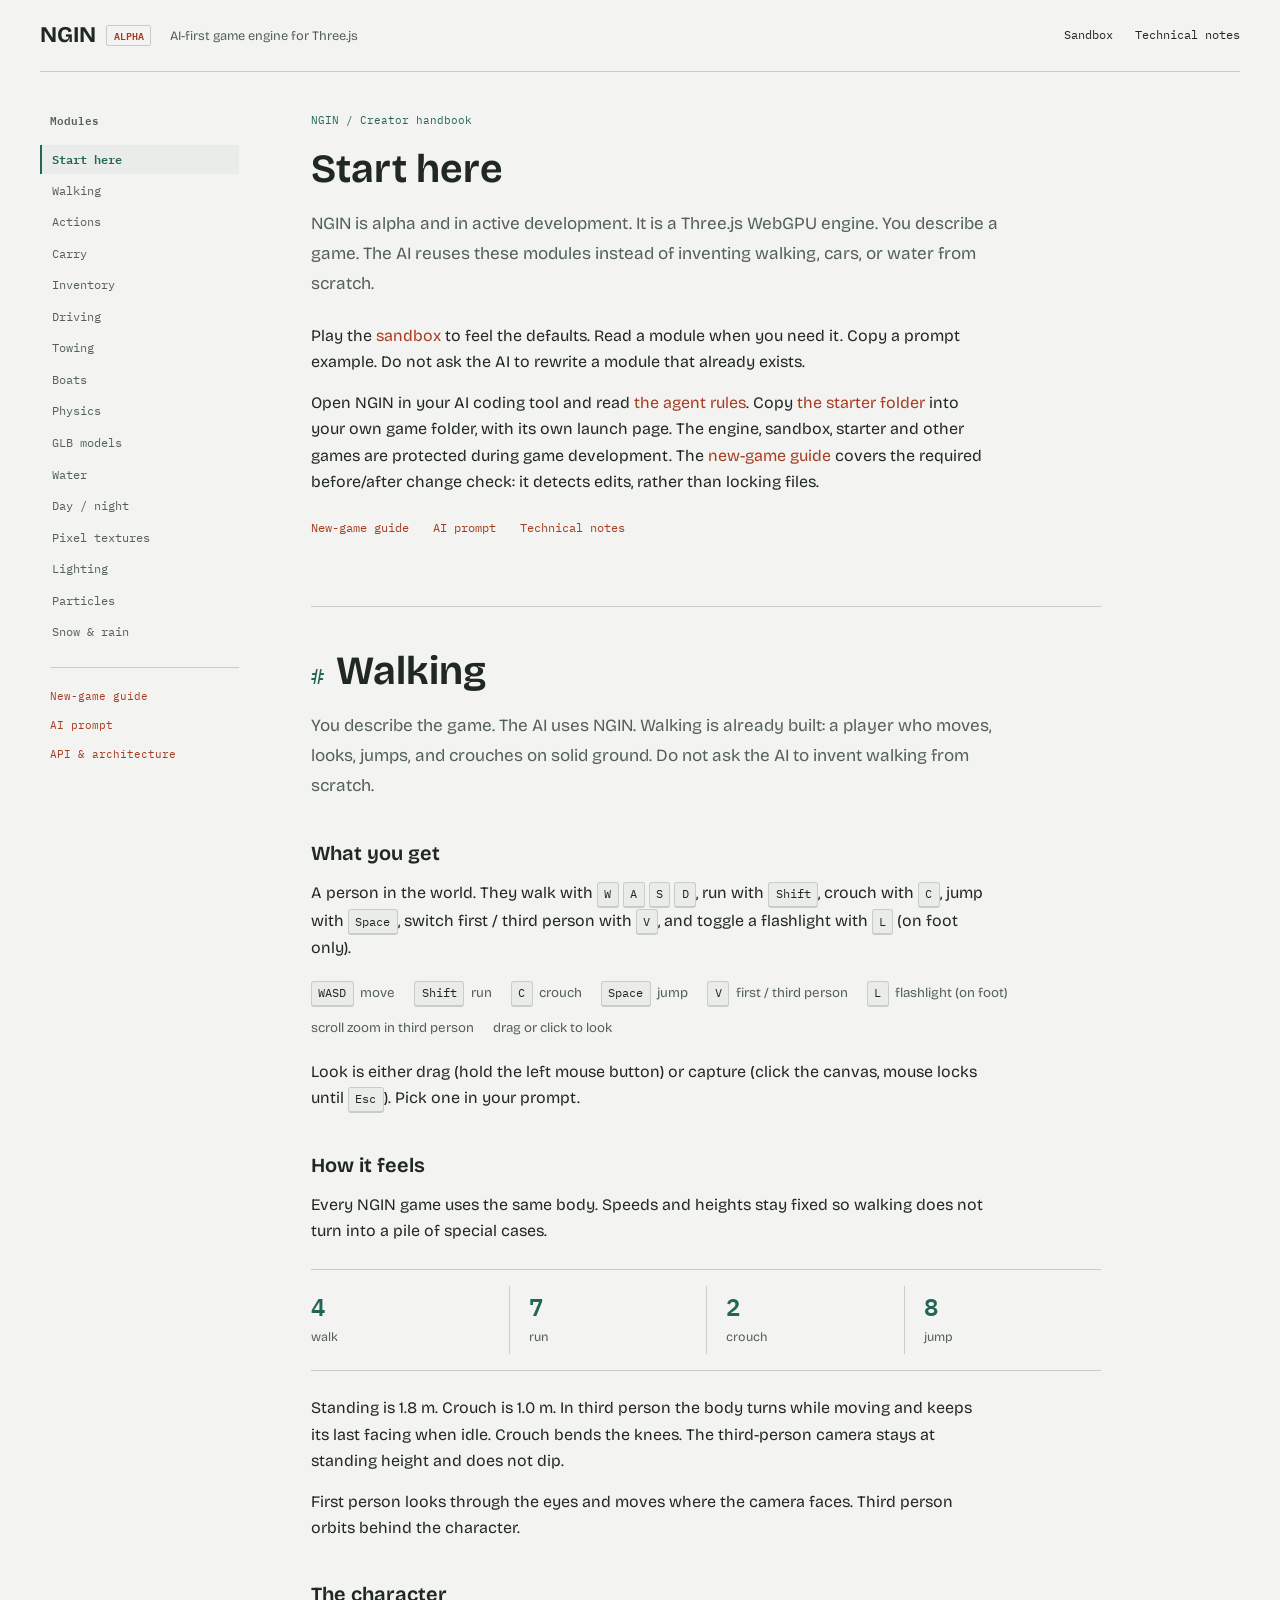
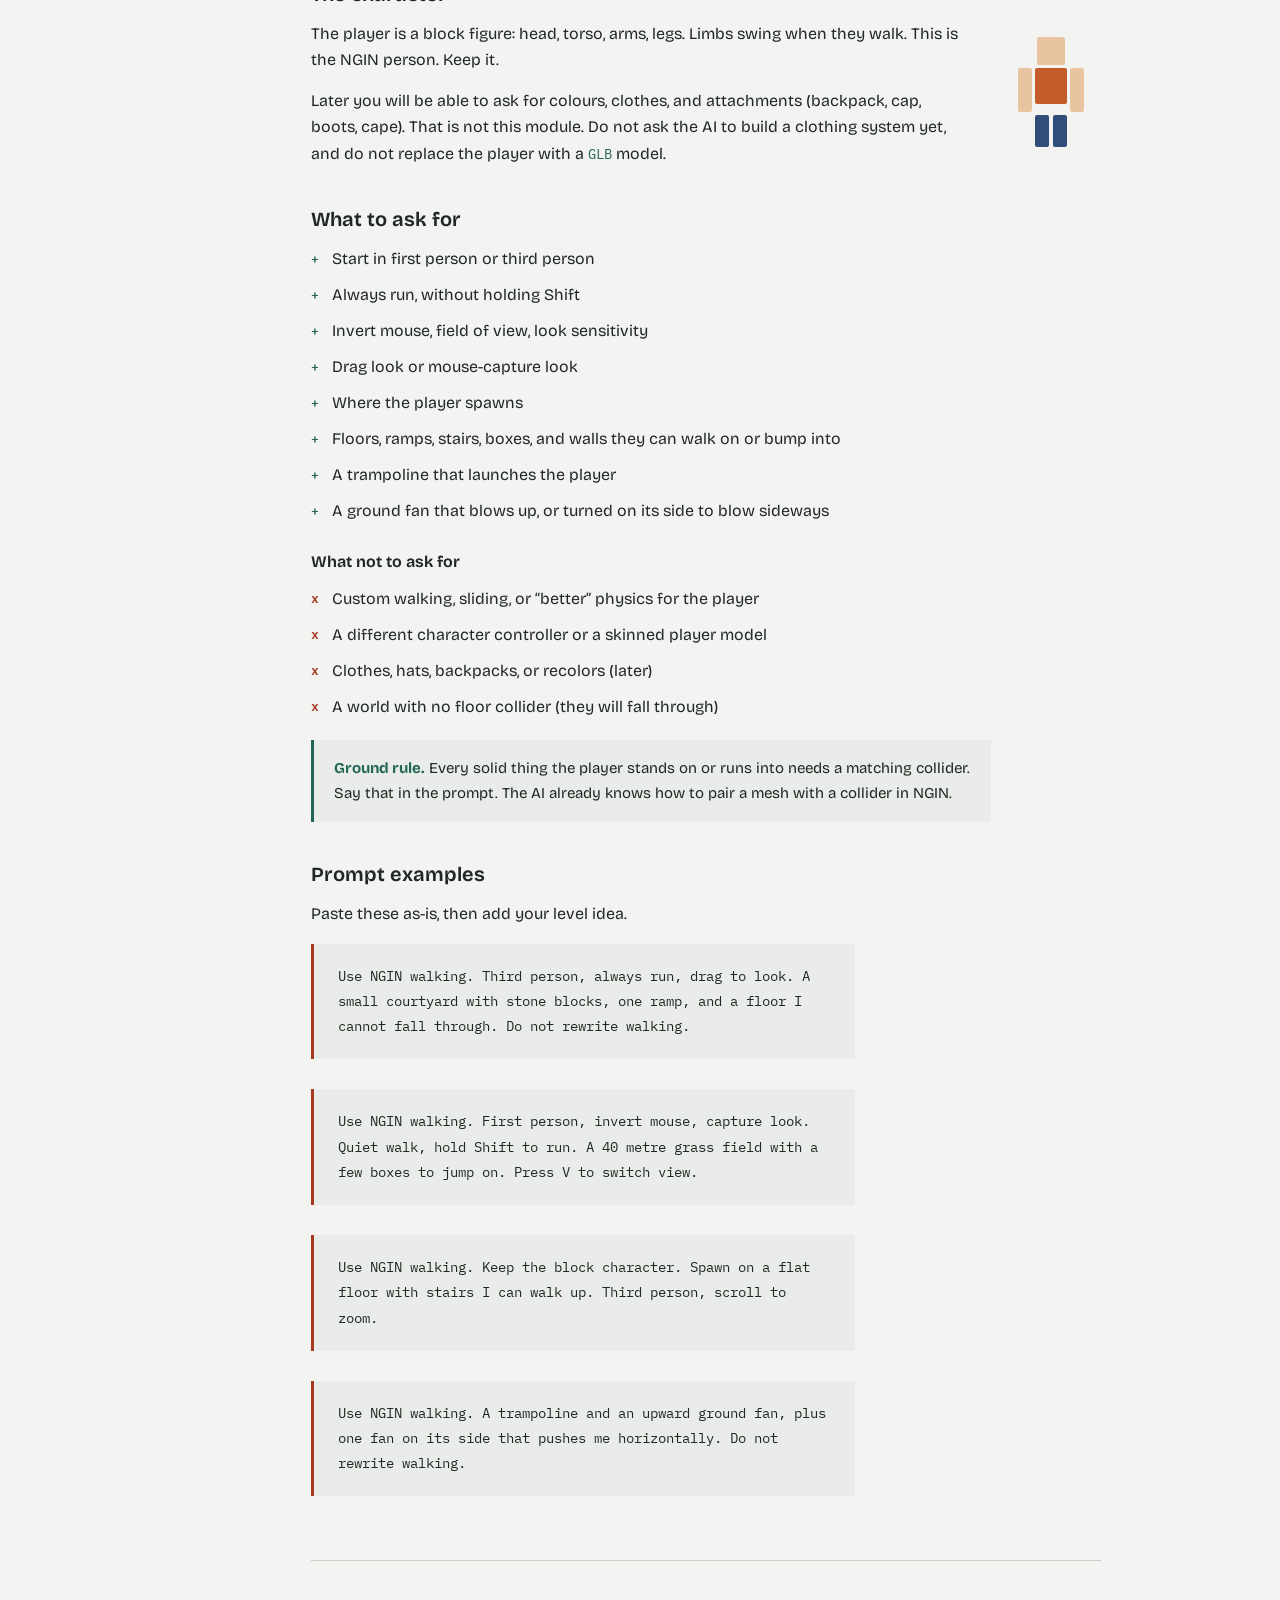
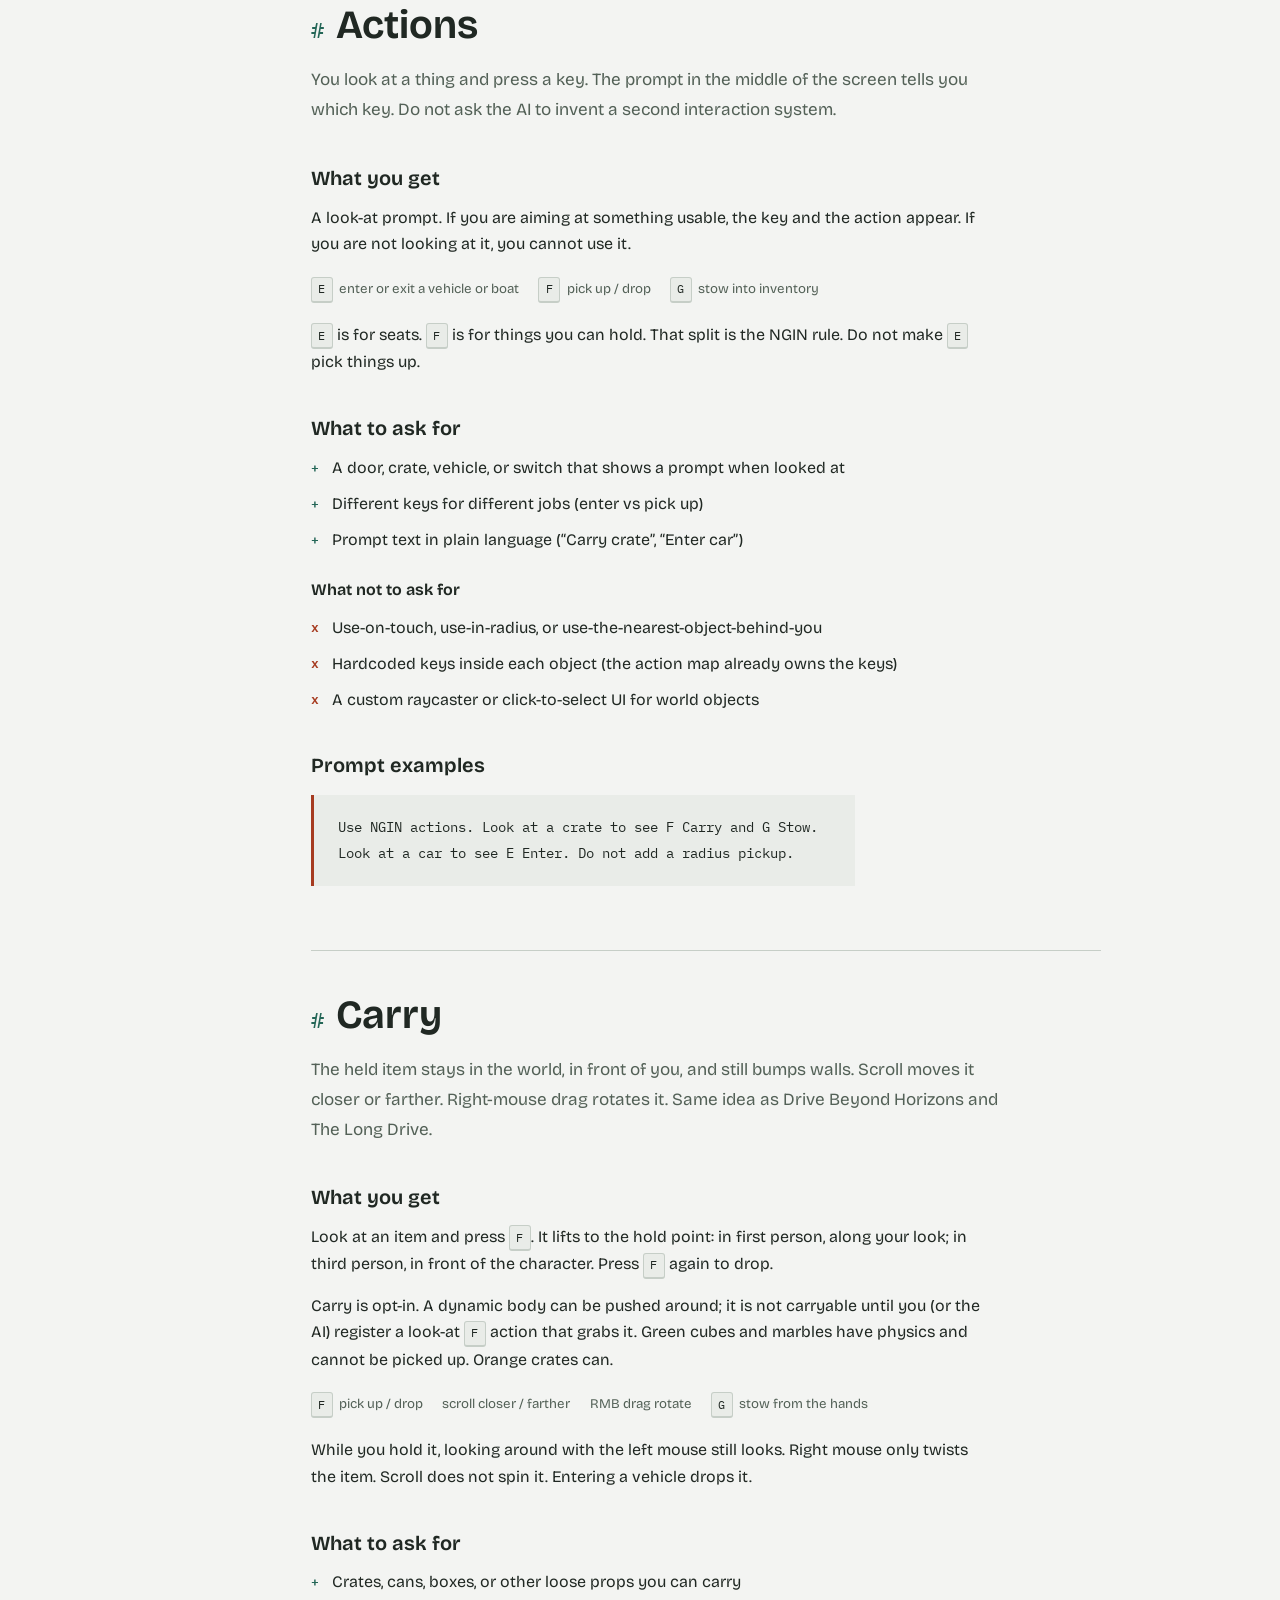
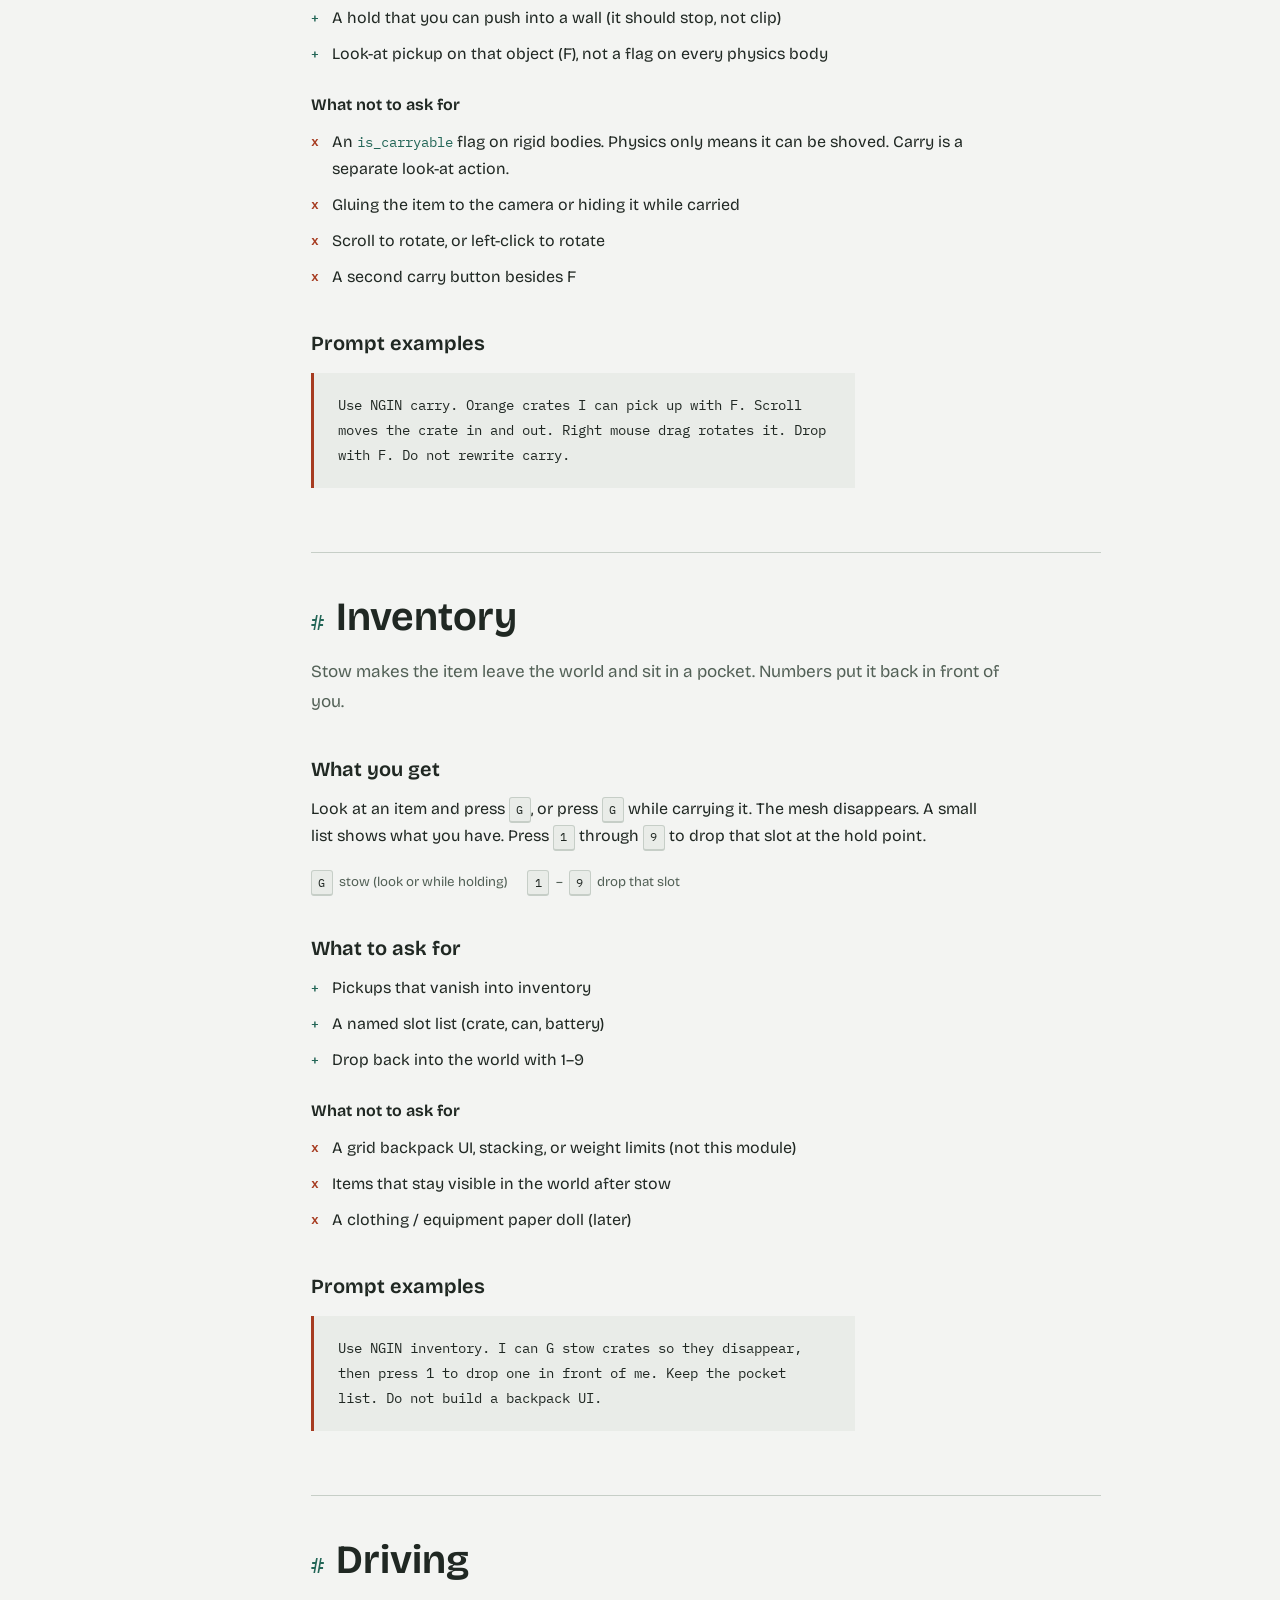
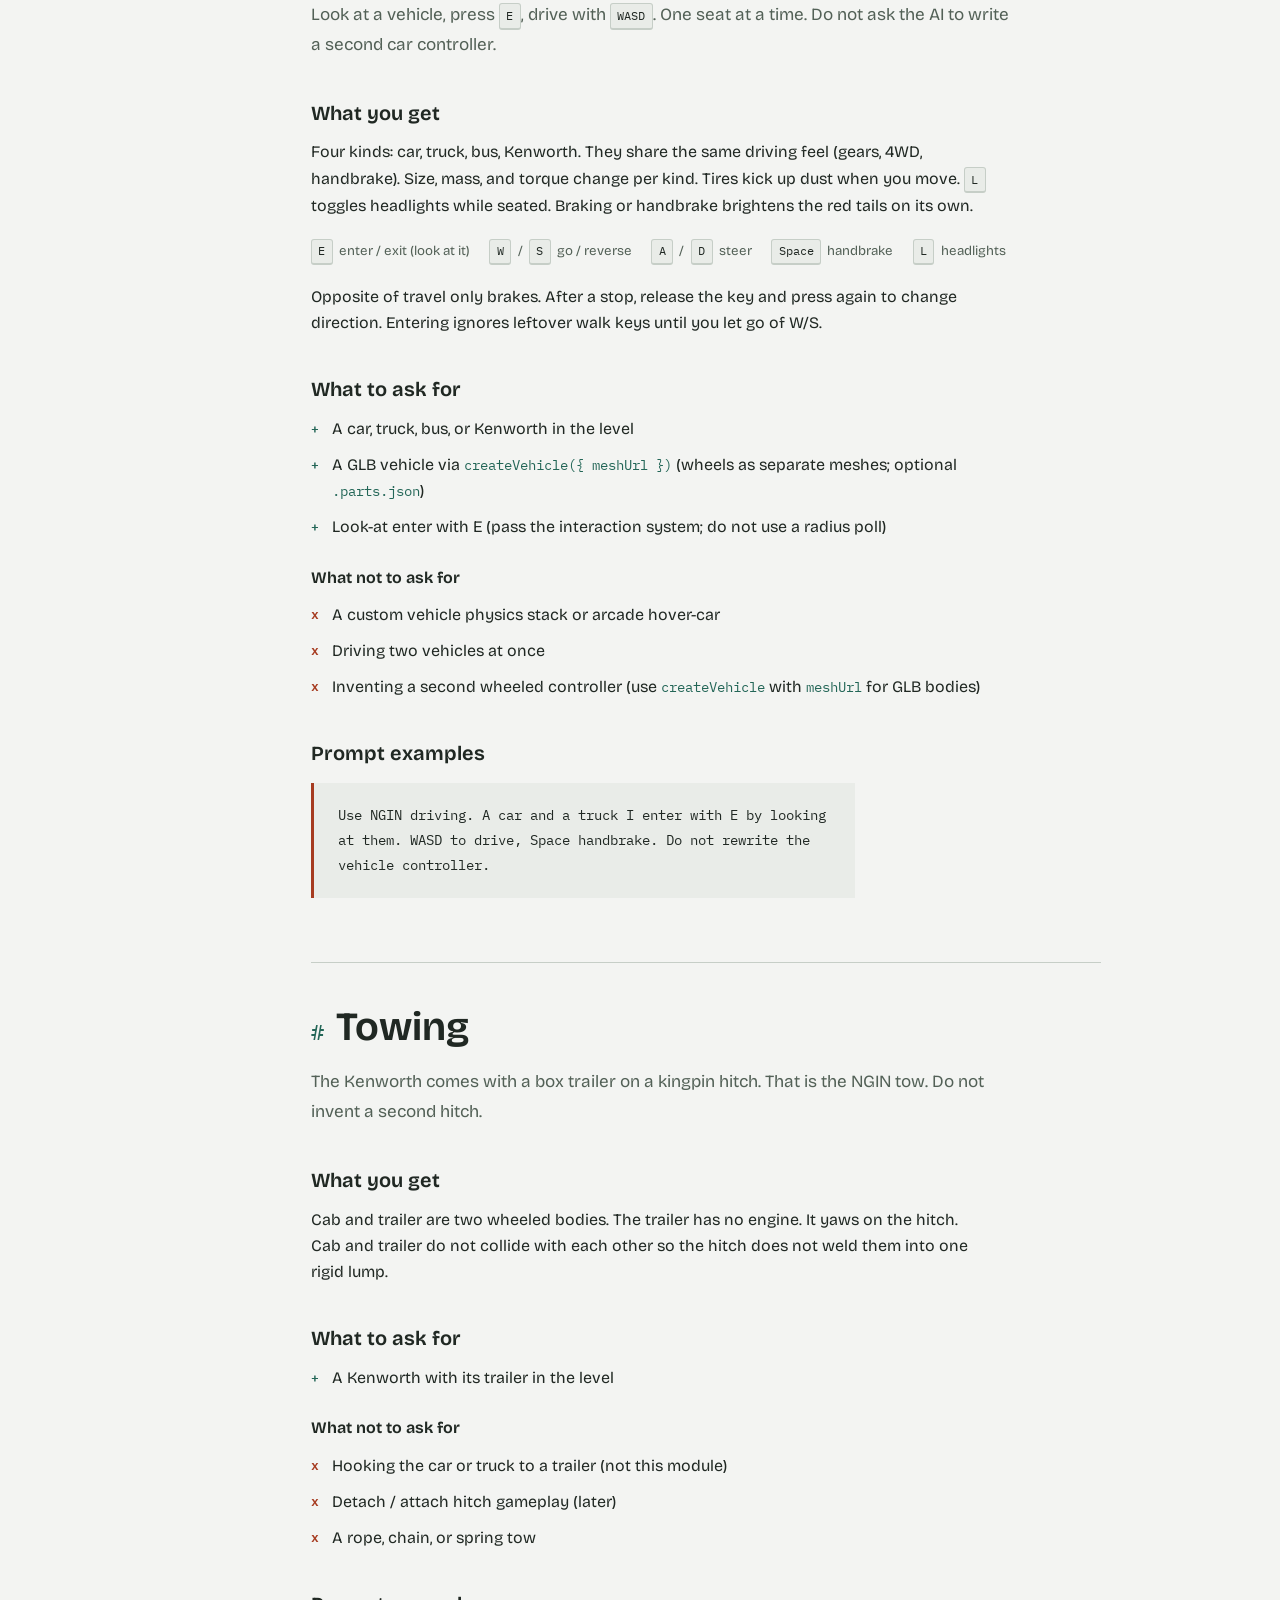
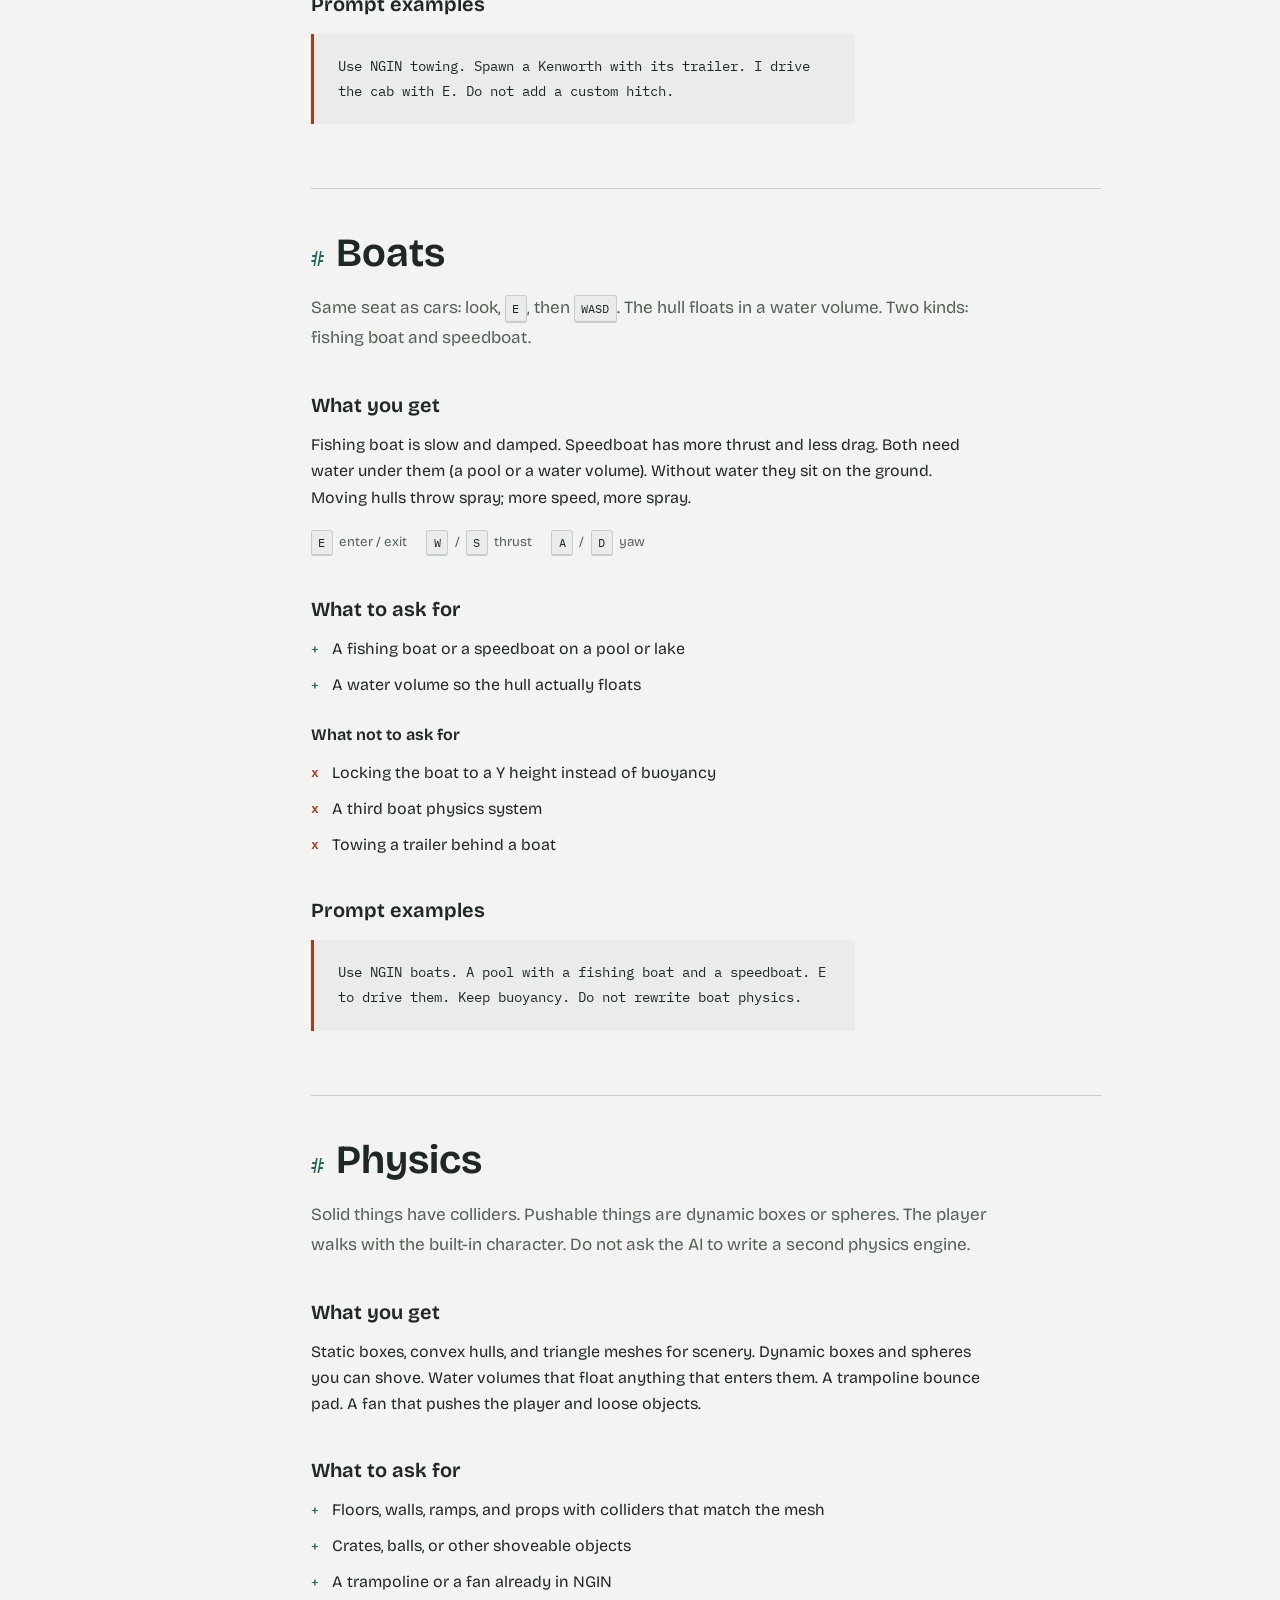
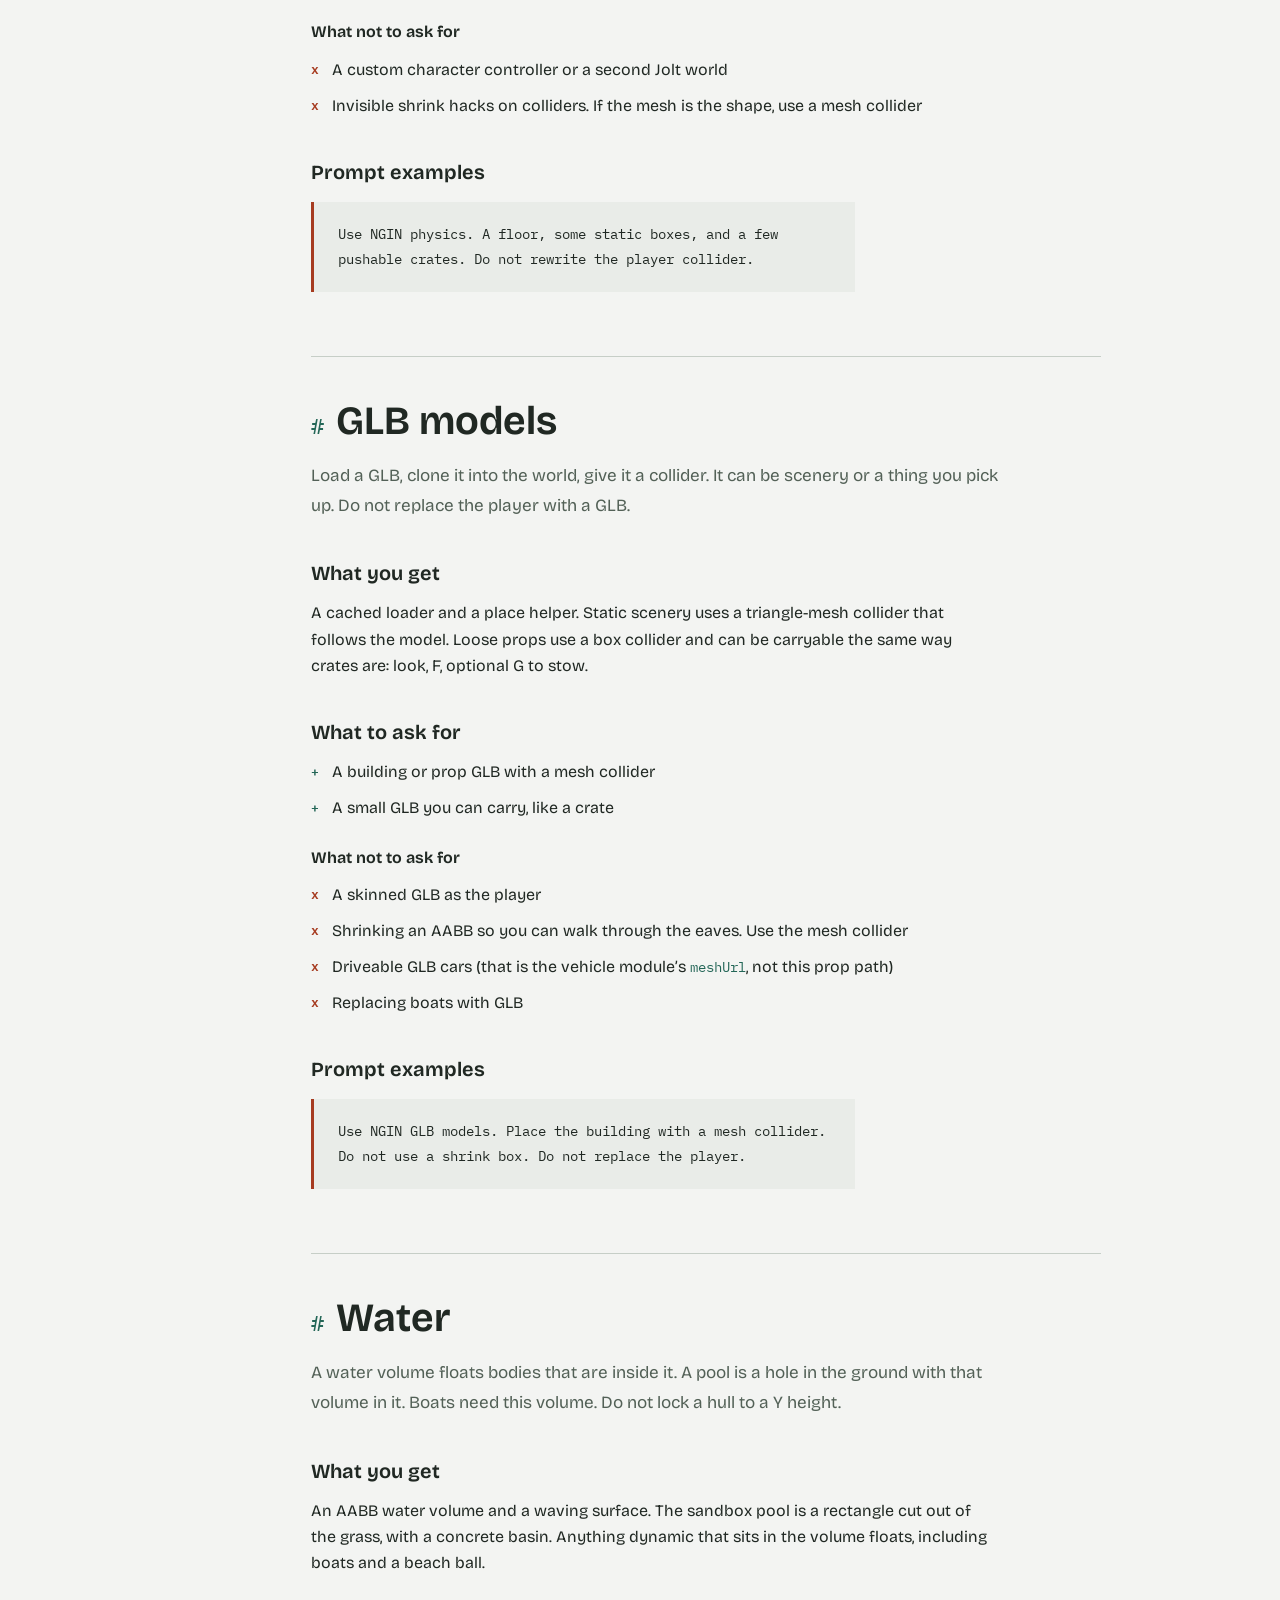
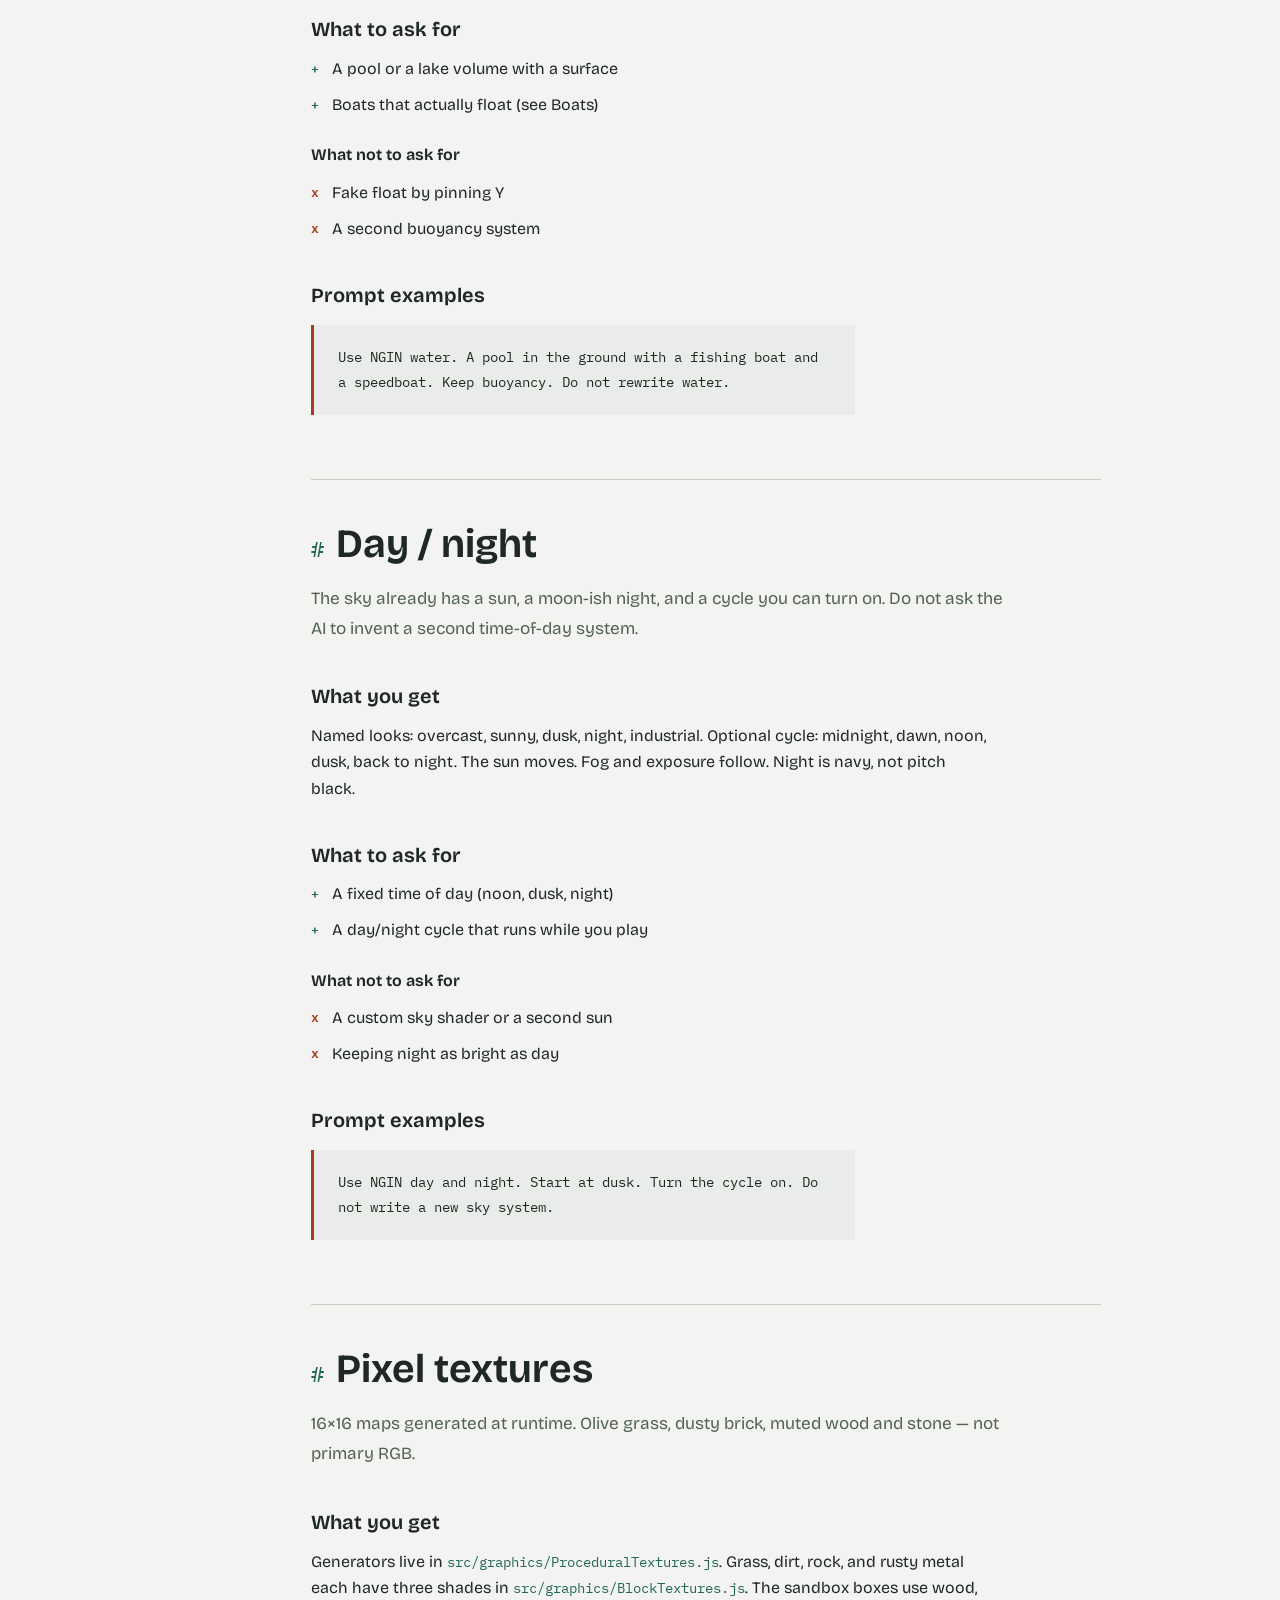
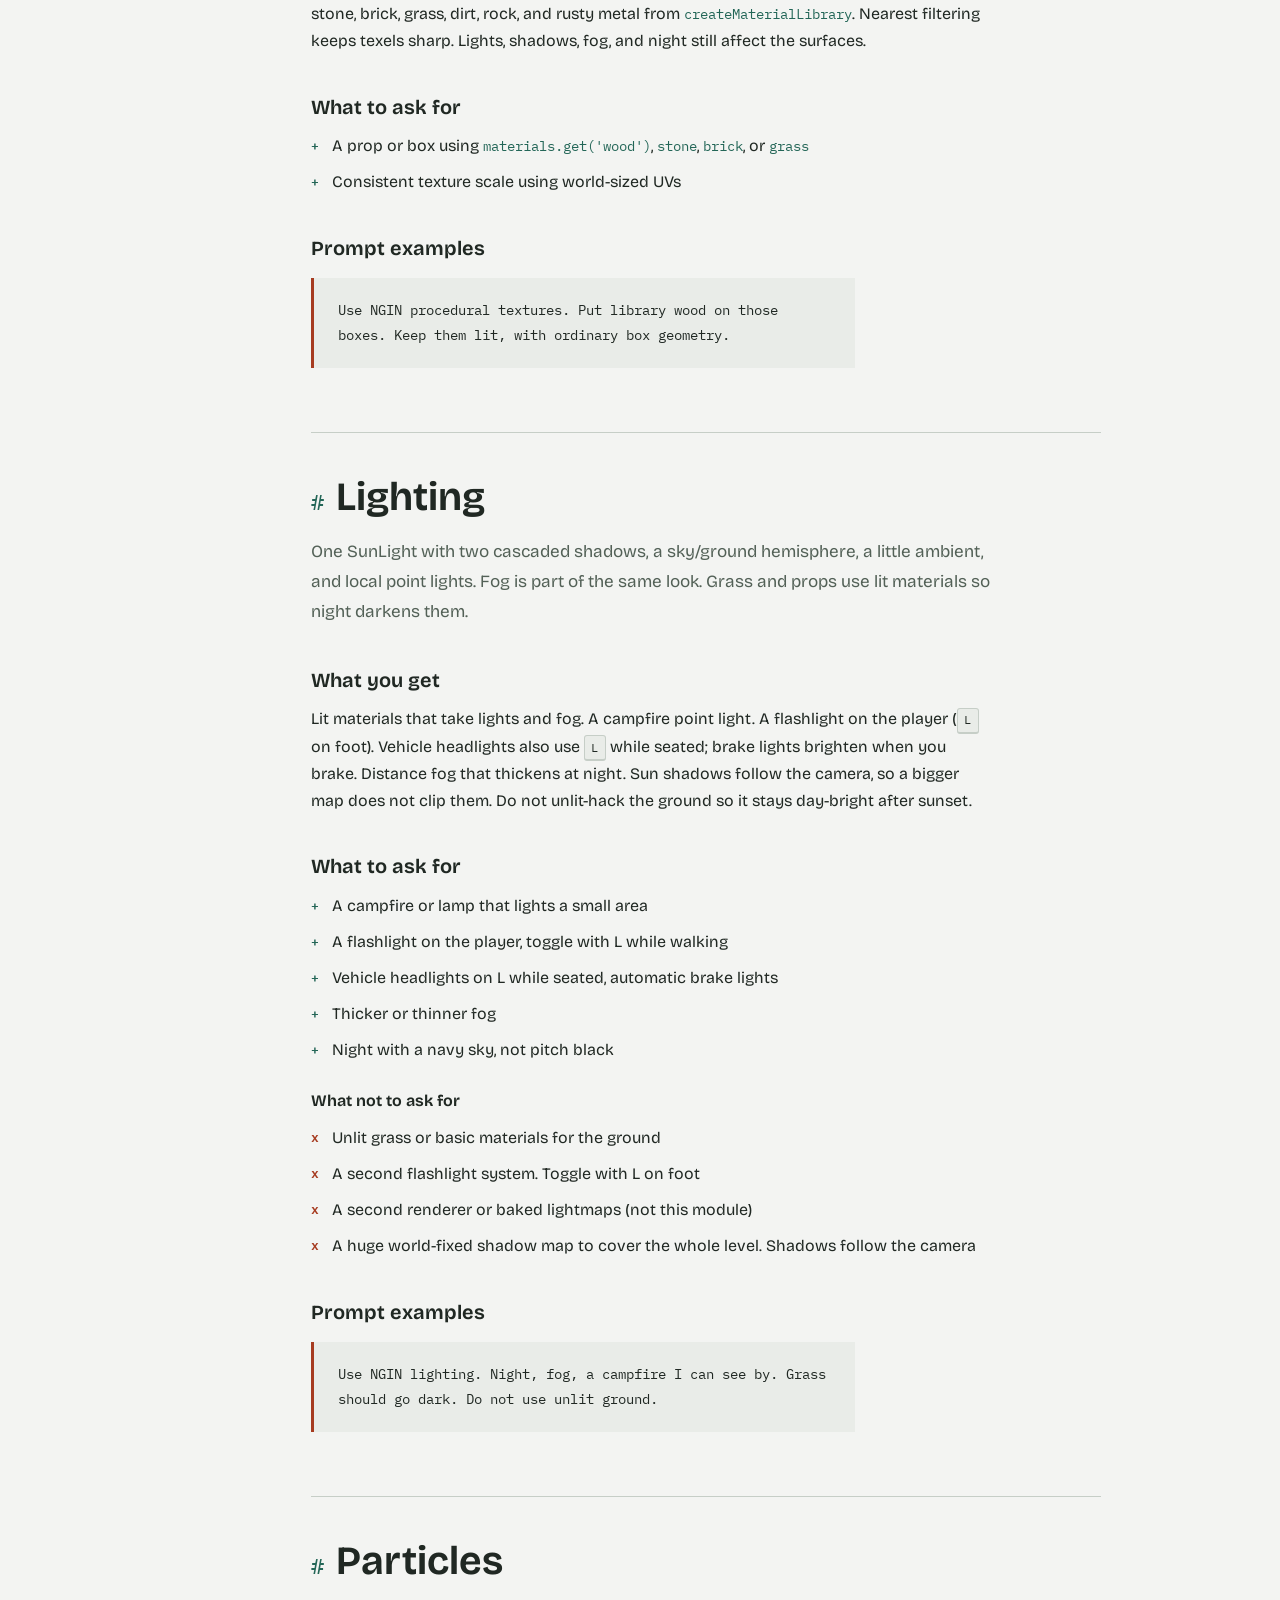
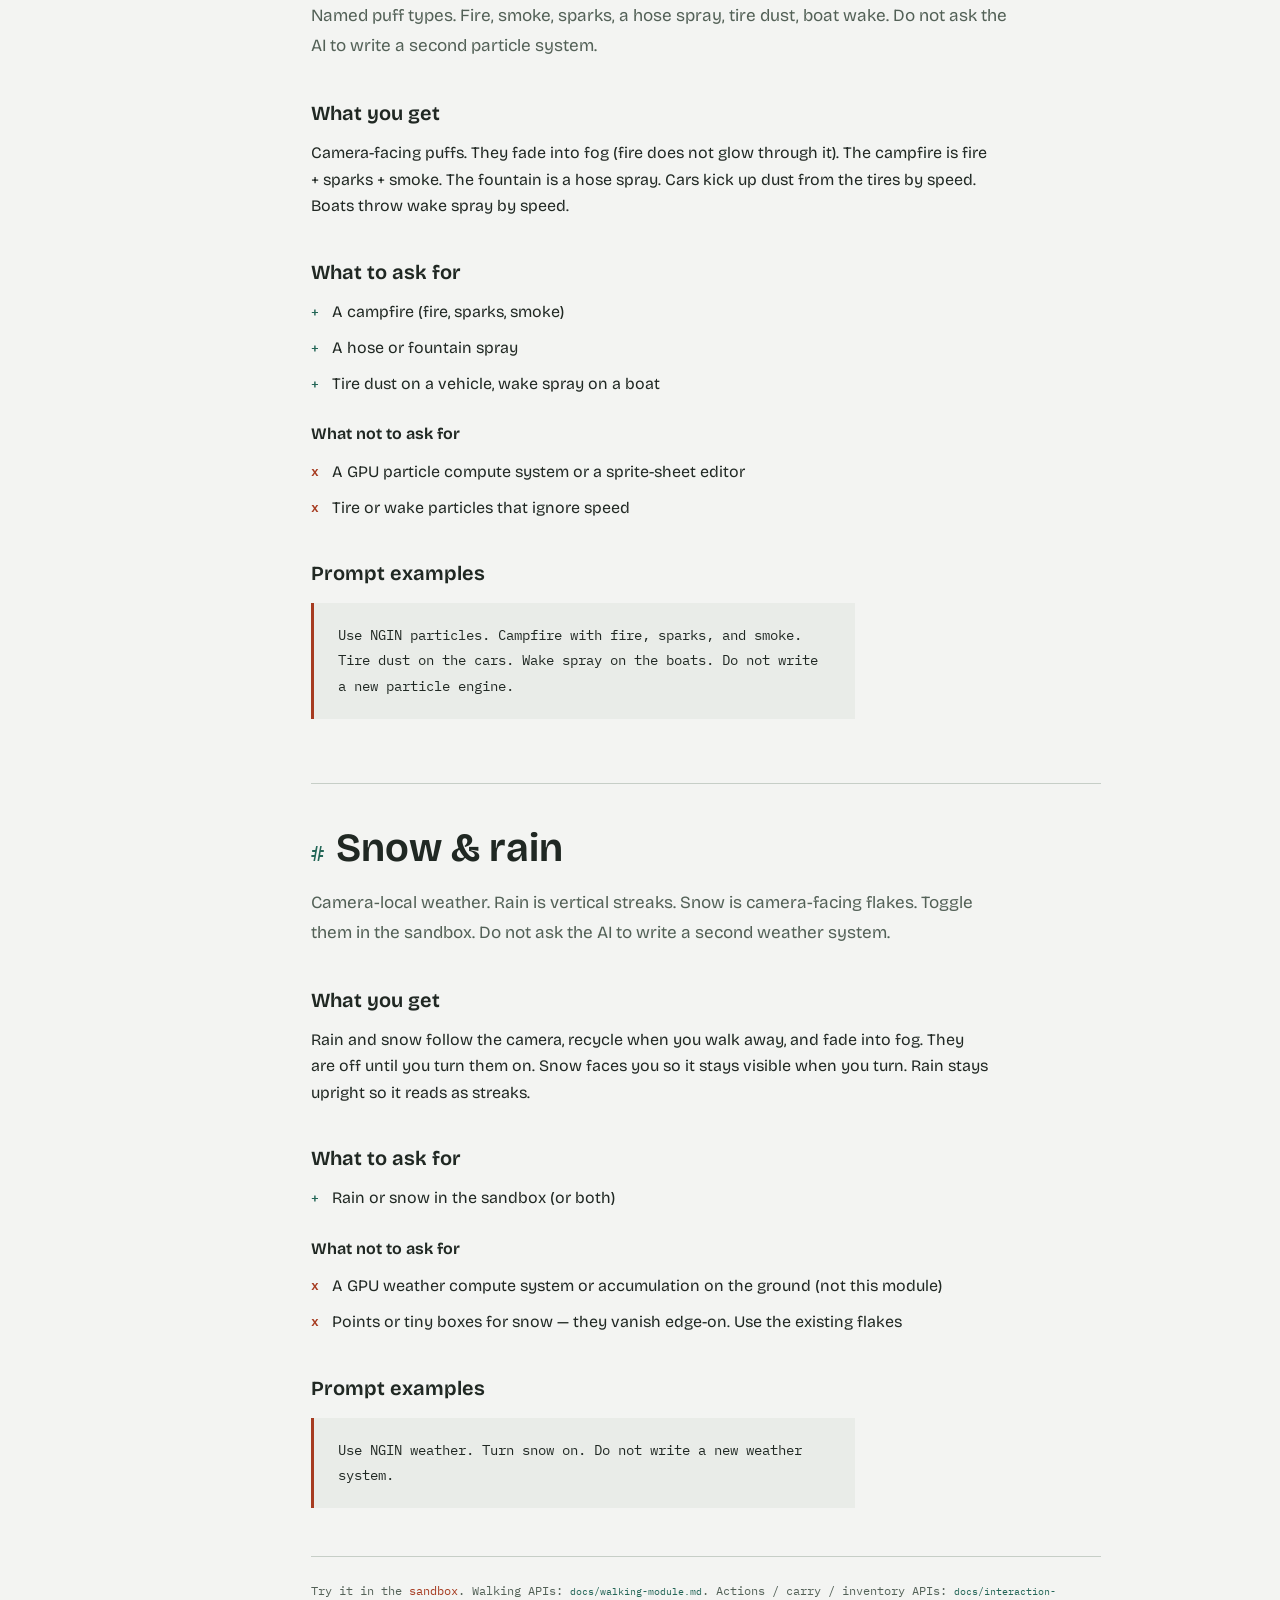
==== commit 50d75a44: "Texture and material update" ====
--- a/docs/index.html
+++ b/docs/index.html
@@ -44,7 +44,7 @@
           <li><a class="now" href="#glb">GLB models</a></li>
           <li><a class="now" href="#water">Water</a></li>
           <li><a class="now" href="#daynight">Day / night</a></li>
-          <li><a class="now" href="#pbr">Painterly textures</a></li>
+          <li><a class="now" href="#textures">Pixel textures</a></li>
           <li><a class="now" href="#lighting">Lighting</a></li>
           <li><a class="now" href="#particles">Particles</a></li>
           <li><a class="now" href="#weather">Snow &amp; rain</a></li>
@@ -339,13 +339,14 @@
           <h2>What to ask for</h2>
           <ul class="ask">
             <li>A car, truck, bus, or Kenworth in the level</li>
+            <li>A GLB vehicle via <code>createVehicle({ meshUrl })</code> (wheels as separate meshes; optional <code>.parts.json</code>)</li>
             <li>Look-at enter with E (pass the interaction system; do not use a radius poll)</li>
           </ul>
           <h3>What not to ask for</h3>
           <ul class="dont">
             <li>A custom vehicle physics stack or arcade hover-car</li>
             <li>Driving two vehicles at once</li>
-            <li>Replacing the block vehicles with GLB</li>
+            <li>Inventing a second wheeled controller (use <code>createVehicle</code> with <code>meshUrl</code> for GLB bodies)</li>
           </ul>
         </section>
 
@@ -481,7 +482,8 @@
           <ul class="dont">
             <li>A skinned GLB as the player</li>
             <li>Shrinking an AABB so you can walk through the eaves. Use the mesh collider</li>
-            <li>Replacing the block cars or boats with GLB (not this module)</li>
+            <li>Driveable GLB cars (that is the vehicle module’s <code>meshUrl</code>, not this prop path)</li>
+            <li>Replacing boats with GLB</li>
           </ul>
         </section>
 
@@ -556,36 +558,30 @@
           </div>
         </section>
 
-        <h1 id="pbr">Painterly textures</h1>
-        <p class="lede">
-          One color texture becomes a lit, fog-aware material. Use the supplied painterly collection for wood, stone, plaster, and terrain.
-        </p>
-
-        <section>
-          <h2>What you get</h2>
-          <p>
-            Thirty painterly images live in <span class="path">assets/textures/painterly/</span>. The sandbox boxes use worn crate wood, mossy wooden planks, cobblestone, and mossy plaster. Each material uses one color map with repeating UVs. Lights, shadows, fog, and night still affect the surfaces. No extra map stack, height displacement, or subdivided boxes are needed.
-          </p>
-        </section>
-
-        <section>
-          <h2>What to ask for</h2>
-          <ul class="ask">
-            <li>A prop or box with a painterly texture from <span class="path">assets/textures/painterly/</span></li>
+        <h1 id="textures">Pixel textures</h1>
+        <p class="lede">
+          16×16 maps generated at runtime. Olive grass, dusty brick, muted wood and stone — not primary RGB.
+        </p>
+
+        <section>
+          <h2>What you get</h2>
+          <p>
+            Generators live in <span class="path">src/graphics/ProceduralTextures.js</span>. Grass, dirt, rock, and rusty metal each have three shades in <span class="path">src/graphics/BlockTextures.js</span>. The sandbox boxes use wood, stone, brick, grass, dirt, rock, and rusty metal from <code>createMaterialLibrary</code>. Nearest filtering keeps texels sharp. Lights, shadows, fog, and night still affect the surfaces.
+          </p>
+        </section>
+
+        <section>
+          <h2>What to ask for</h2>
+          <ul class="ask">
+            <li>A prop or box using <code>materials.get('wood')</code>, <code>stone</code>, <code>brick</code>, or <code>grass</code></li>
             <li>Consistent texture scale using world-sized UVs</li>
           </ul>
-          <h3>What not to ask for</h3>
-          <ul class="dont">
-            <li>Normal, roughness, metallic, or height maps for these color-only textures</li>
-            <li>A custom shader graph for one material</li>
-            <li>Displacement or dense subdivision for painted surface detail</li>
-          </ul>
-        </section>
-
-        <section>
-          <h2>Prompt examples</h2>
-          <div class="prompts">
-            <p class="prompt">Use NGIN painterly textures. Put Worn Crate.png on those boxes. Keep them lit, with ordinary box geometry. Reuse the material loader.</p>
+        </section>
+
+        <section>
+          <h2>Prompt examples</h2>
+          <div class="prompts">
+            <p class="prompt">Use NGIN procedural textures. Put library wood on those boxes. Keep them lit, with ordinary box geometry.</p>
           </div>
         </section>
 
@@ -696,7 +692,7 @@
           Actions / carry / inventory APIs: <span class="path">docs/interaction-module.md</span>.
           Vehicles / towing: <span class="path">docs/vehicle-module.md</span>.
           GLB: <span class="path">docs/glb-module.md</span>.
-          Textures: <span class="path">docs/pbr-module.md</span>.
+          Textures: <span class="path">docs/textures-module.md</span>.
           Water / boats: <span class="path">docs/water-module.md</span>.
           Lighting / day-night / particles / weather: <span class="path">docs/effects-module.md</span>.
         </p>
